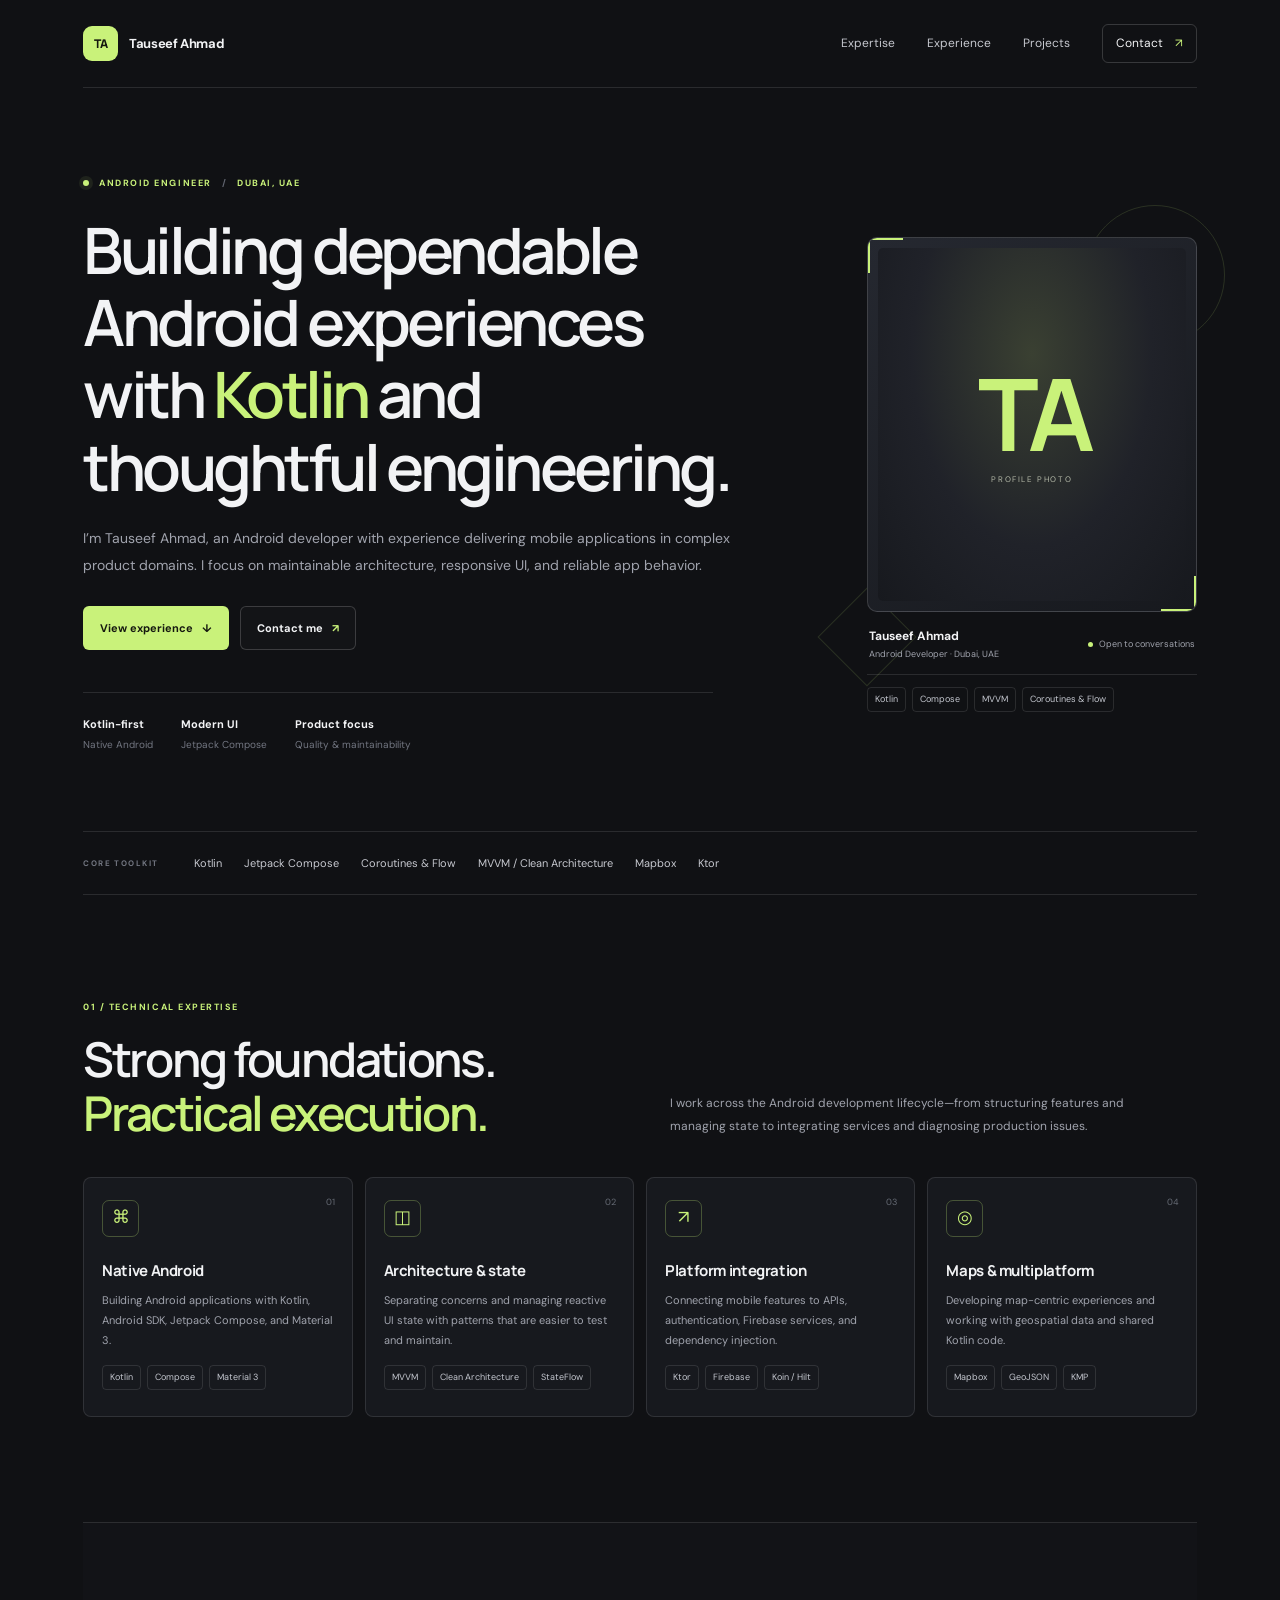
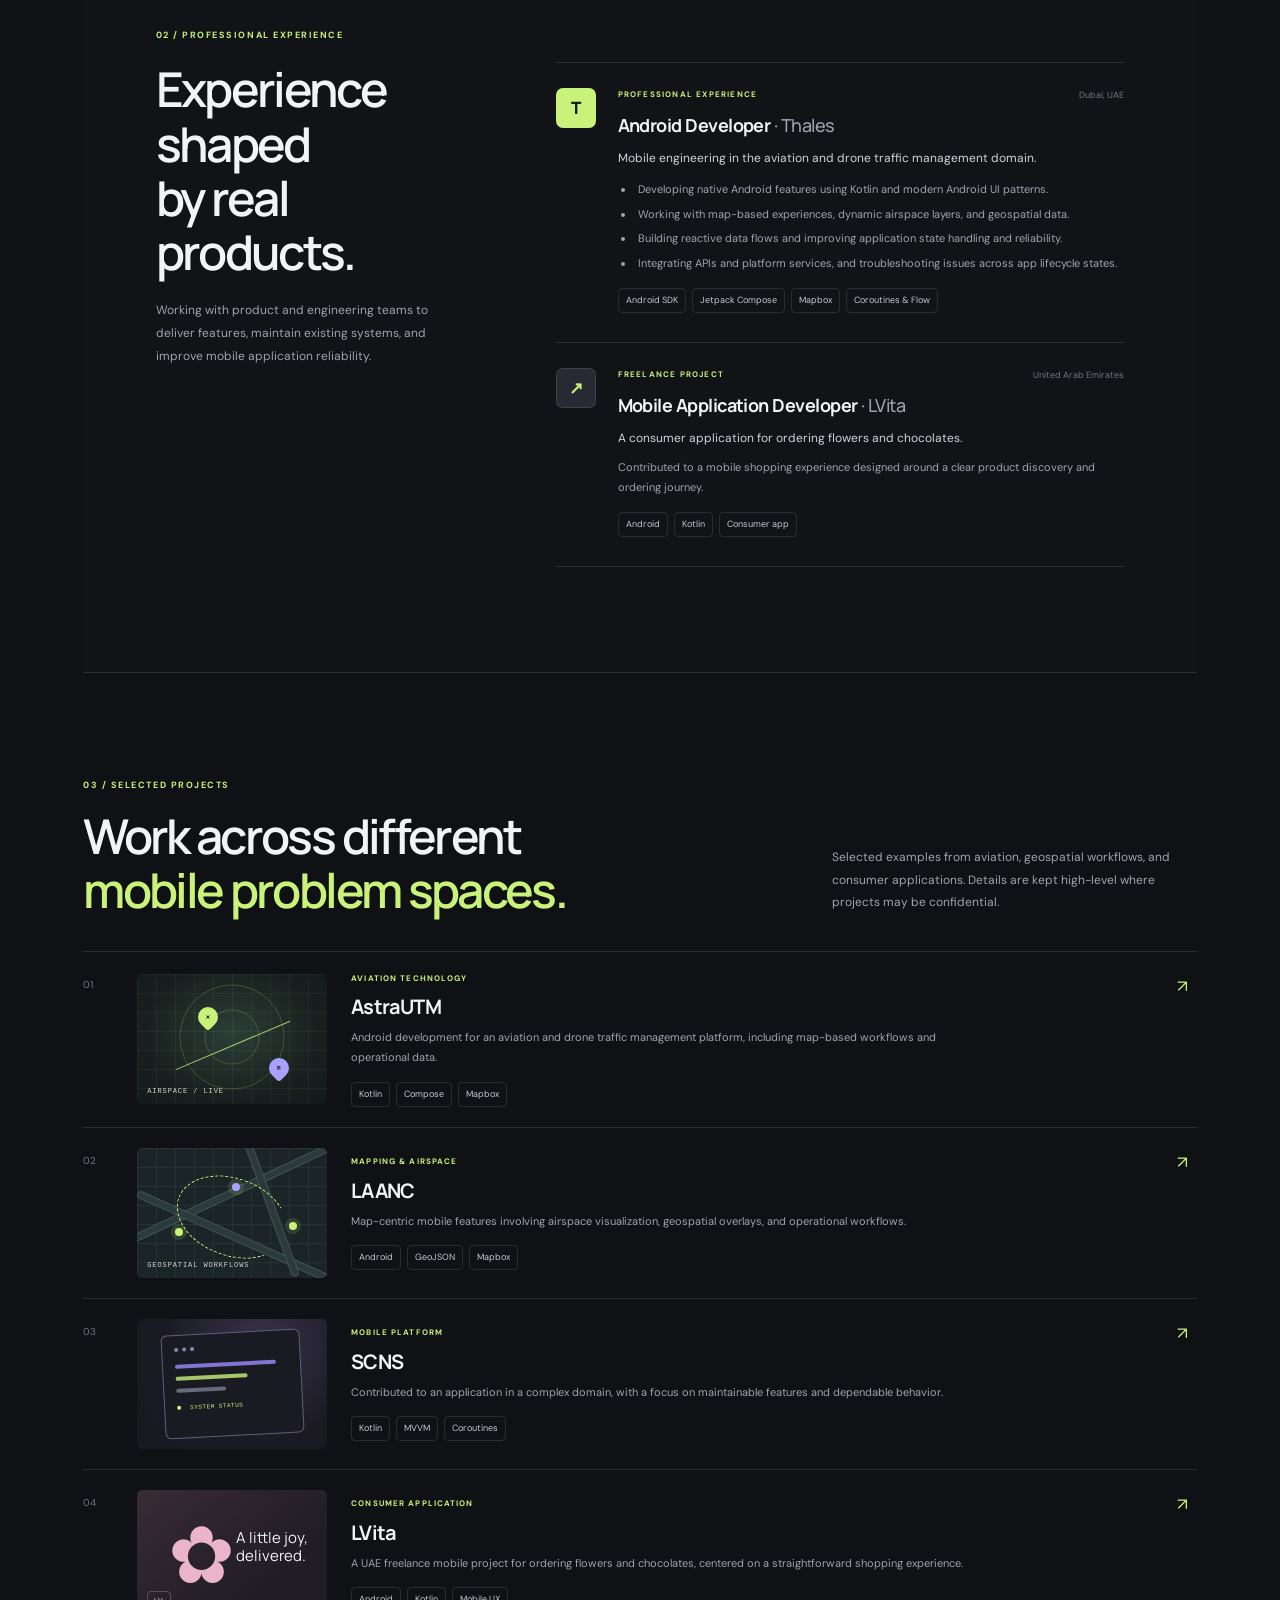
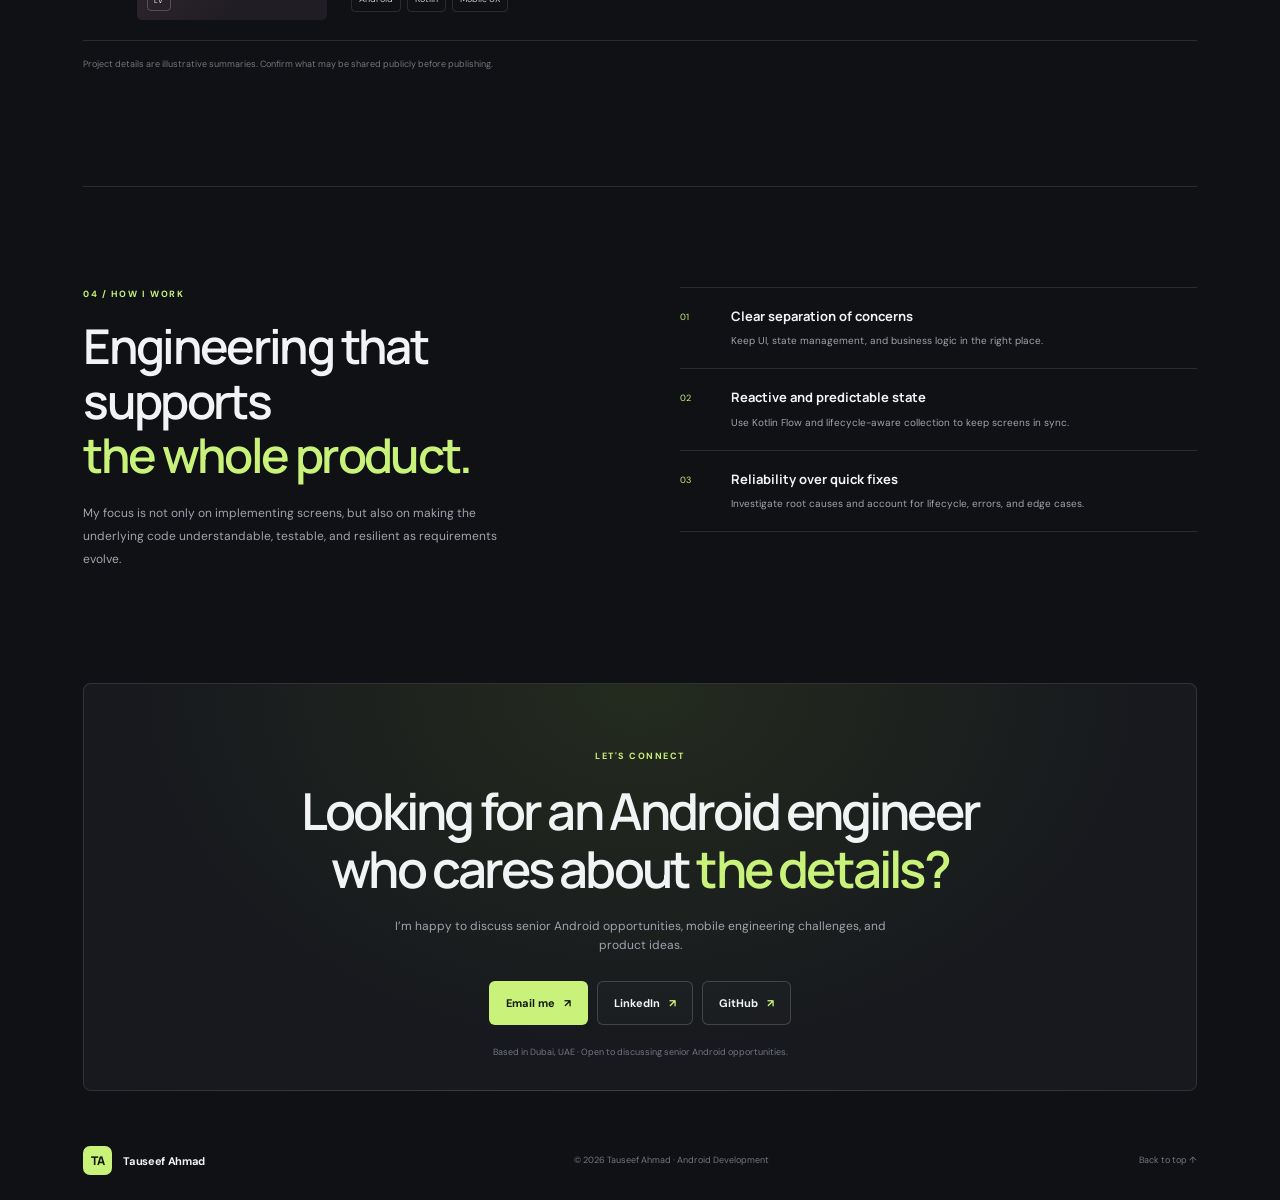
==== index.html @ 3884bc9c "first commit" ====
<!doctype html>
<html lang="en">
<head>
  <meta charset="utf-8">
  <meta name="viewport" content="width=device-width, initial-scale=1">
  <meta name="description" content="Tauseef Ahmad — Senior Android Developer specializing in Kotlin, Jetpack Compose, scalable architecture, and mobile application engineering.">
  <meta name="theme-color" content="#101114">
  <title>Tauseef Ahmad | Android Developer</title>
  <link rel="preconnect" href="https://fonts.googleapis.com">
  <link rel="preconnect" href="https://fonts.gstatic.com" crossorigin>
  <link href="https://fonts.googleapis.com/css2?family=DM+Sans:wght@400;500;600;700&family=Manrope:wght@400;500;600;700;800&display=swap" rel="stylesheet">
  <link rel="stylesheet" href="styles.css">
</head>
<body>
  <a class="skip-link" href="#main">Skip to content</a>
  <div class="site-shell">
    <header class="site-header">
      <a class="brand" href="#home" aria-label="Tauseef Ahmad home">
        <span class="brand-mark">TA</span><span>Tauseef Ahmad</span>
      </a>
      <button class="menu-toggle" id="menuToggle" aria-label="Toggle navigation" aria-expanded="false">☰</button>
      <nav id="nav" aria-label="Main navigation">
        <a href="#expertise">Expertise</a>
        <a href="#experience">Experience</a>
        <a href="#projects">Projects</a>
        <a href="#contact" class="nav-contact">Contact <span>↗</span></a>
      </nav>
    </header>

    <main id="main">
      <section class="hero" id="home">
        <div class="hero-content">
          <div class="availability"><span class="availability-dot"></span> ANDROID ENGINEER <span class="availability-divider">/</span> DUBAI, UAE</div>
          <h1>Building dependable Android experiences with <span>Kotlin</span> and thoughtful engineering.</h1>
          <p class="hero-lead">I’m Tauseef Ahmad, an Android developer with experience delivering mobile applications in complex product domains. I focus on maintainable architecture, responsive UI, and reliable app behavior.</p>
          <div class="hero-buttons">
            <a class="button button-primary" href="#experience">View experience <span>↓</span></a>
            <a class="button button-secondary" href="#contact">Contact me <span>↗</span></a>
            <!-- Add your CV PDF and link it here when ready. -->
          </div>
          <div class="hero-proof">
            <div><strong>Kotlin-first</strong><span>Native Android</span></div>
            <div><strong>Modern UI</strong><span>Jetpack Compose</span></div>
            <div><strong>Product focus</strong><span>Quality & maintainability</span></div>
          </div>
        </div>
        <aside class="profile-panel" aria-label="Profile">
          <div class="profile-frame">
            <!-- Replace this placeholder with your photo. Suggested filename: profile-photo.jpg -->
            <div class="profile-placeholder"><span>TA</span><small>PROFILE PHOTO</small></div>
            <div class="profile-corner corner-tl"></div><div class="profile-corner corner-br"></div>
          </div>
          <div class="profile-caption">
            <div><strong>Tauseef Ahmad</strong><span>Android Developer · Dubai, UAE</span></div>
            <span class="profile-status"><i></i> Open to conversations</span>
          </div>
          <div class="profile-tech"><span>Kotlin</span><span>Compose</span><span>MVVM</span><span>Coroutines & Flow</span></div>
          <div class="profile-decoration decoration-one"></div><div class="profile-decoration decoration-two"></div>
        </aside>
      </section>

      <section class="trust-strip" aria-label="Professional focus">
        <span class="strip-label">CORE TOOLKIT</span>
        <div class="tool-list"><span>Kotlin</span><span>Jetpack Compose</span><span>Coroutines & Flow</span><span>MVVM / Clean Architecture</span><span>Mapbox</span><span>Ktor</span></div>
      </section>

      <section class="section expertise-section" id="expertise">
        <div class="section-intro">
          <div class="section-kicker">01 / TECHNICAL EXPERTISE</div>
          <h2>Strong foundations.<br><span>Practical execution.</span></h2>
          <p>I work across the Android development lifecycle—from structuring features and managing state to integrating services and diagnosing production issues.</p>
        </div>
        <div class="expertise-grid">
          <article class="expertise-card">
            <div class="card-index">01</div><div class="expertise-icon">⌘</div>
            <h3>Native Android</h3><p>Building Android applications with Kotlin, Android SDK, Jetpack Compose, and Material 3.</p>
            <div class="skill-tags"><span>Kotlin</span><span>Compose</span><span>Material 3</span></div>
          </article>
          <article class="expertise-card">
            <div class="card-index">02</div><div class="expertise-icon">◫</div>
            <h3>Architecture & state</h3><p>Separating concerns and managing reactive UI state with patterns that are easier to test and maintain.</p>
            <div class="skill-tags"><span>MVVM</span><span>Clean Architecture</span><span>StateFlow</span></div>
          </article>
          <article class="expertise-card">
            <div class="card-index">03</div><div class="expertise-icon">↗</div>
            <h3>Platform integration</h3><p>Connecting mobile features to APIs, authentication, Firebase services, and dependency injection.</p>
            <div class="skill-tags"><span>Ktor</span><span>Firebase</span><span>Koin / Hilt</span></div>
          </article>
          <article class="expertise-card">
            <div class="card-index">04</div><div class="expertise-icon">◎</div>
            <h3>Maps & multiplatform</h3><p>Developing map-centric experiences and working with geospatial data and shared Kotlin code.</p>
            <div class="skill-tags"><span>Mapbox</span><span>GeoJSON</span><span>KMP</span></div>
          </article>
        </div>
      </section>

      <section class="experience-section section" id="experience">
        <div class="section-kicker">02 / PROFESSIONAL EXPERIENCE</div>
        <div class="experience-layout">
          <div class="experience-heading"><h2>Experience shaped<br>by real products.</h2><p>Working with product and engineering teams to deliver features, maintain existing systems, and improve mobile application reliability.</p></div>
          <div class="experience-list">
            <article class="experience-item">
              <div class="experience-mark">T</div>
              <div class="experience-main">
                <div class="experience-top"><span class="role-type">PROFESSIONAL EXPERIENCE</span><span class="role-location">Dubai, UAE</span></div>
                <h3>Android Developer <span>· Thales</span></h3>
                <p class="experience-summary">Mobile engineering in the aviation and drone traffic management domain.</p>
                <ul>
                  <li>Developing native Android features using Kotlin and modern Android UI patterns.</li>
                  <li>Working with map-based experiences, dynamic airspace layers, and geospatial data.</li>
                  <li>Building reactive data flows and improving application state handling and reliability.</li>
                  <li>Integrating APIs and platform services, and troubleshooting issues across app lifecycle states.</li>
                </ul>
                <div class="skill-tags"><span>Android SDK</span><span>Jetpack Compose</span><span>Mapbox</span><span>Coroutines & Flow</span></div>
              </div>
            </article>
            <article class="experience-item">
              <div class="experience-mark freelance-mark">↗</div>
              <div class="experience-main">
                <div class="experience-top"><span class="role-type">FREELANCE PROJECT</span><span class="role-location">United Arab Emirates</span></div>
                <h3>Mobile Application Developer <span>· LVita</span></h3>
                <p class="experience-summary">A consumer application for ordering flowers and chocolates.</p>
                <p class="experience-detail">Contributed to a mobile shopping experience designed around a clear product discovery and ordering journey.</p>
                <div class="skill-tags"><span>Android</span><span>Kotlin</span><span>Consumer app</span></div>
              </div>
            </article>
          </div>
        </div>
      </section>

      <section class="section projects-section" id="projects">
        <div class="section-heading">
          <div><div class="section-kicker">03 / SELECTED PROJECTS</div><h2>Work across different<br><span>mobile problem spaces.</span></h2></div>
          <p>Selected examples from aviation, geospatial workflows, and consumer applications. Details are kept high-level where projects may be confidential.</p>
        </div>
        <div class="project-list">
          <article class="project-row">
            <div class="project-number">01</div><div class="project-visual aviation-visual"><div class="visual-grid"></div><div class="radar radar-one"></div><div class="radar radar-two"></div><div class="route-line"></div><span class="map-marker marker-one">+</span><span class="map-marker marker-two">⌖</span><span class="visual-caption">AIRSPACE / LIVE</span></div>
            <div class="project-info"><div class="project-domain">AVIATION TECHNOLOGY</div><h3>AstraUTM</h3><p>Android development for an aviation and drone traffic management platform, including map-based workflows and operational data.</p><div class="skill-tags"><span>Kotlin</span><span>Compose</span><span>Mapbox</span></div></div>
            <div class="project-end">↗</div>
          </article>
          <article class="project-row">
            <div class="project-number">02</div><div class="project-visual geospatial-visual"><div class="street street-one"></div><div class="street street-two"></div><div class="street street-three"></div><div class="geo-route"></div><i class="geo-point point-one"></i><i class="geo-point point-two"></i><i class="geo-point point-three"></i><span class="visual-caption">GEOSPATIAL WORKFLOWS</span></div>
            <div class="project-info"><div class="project-domain">MAPPING & AIRSPACE</div><h3>LAANC</h3><p>Map-centric mobile features involving airspace visualization, geospatial overlays, and operational workflows.</p><div class="skill-tags"><span>Android</span><span>GeoJSON</span><span>Mapbox</span></div></div>
            <div class="project-end">↗</div>
          </article>
          <article class="project-row">
            <div class="project-number">03</div><div class="project-visual platform-visual"><div class="platform-window"><div class="window-bar"><i></i><i></i><i></i></div><span class="code-block block-wide"></span><span class="code-block block-mid"></span><span class="code-block block-short"></span><div class="sync-state"><i></i> SYSTEM STATUS</div></div></div>
            <div class="project-info"><div class="project-domain">MOBILE PLATFORM</div><h3>SCNS</h3><p>Contributed to an application in a complex domain, with a focus on maintainable features and dependable behavior.</p><div class="skill-tags"><span>Kotlin</span><span>MVVM</span><span>Coroutines</span></div></div>
            <div class="project-end">↗</div>
          </article>
          <article class="project-row">
            <div class="project-number">04</div><div class="project-visual lvita-visual"><div class="lvita-flower">✿</div><div class="lvita-label">A little joy,<br>delivered.</div><span class="lvita-stamp">LV</span></div>
            <div class="project-info"><div class="project-domain">CONSUMER APPLICATION</div><h3>LVita</h3><p>A UAE freelance mobile project for ordering flowers and chocolates, centered on a straightforward shopping experience.</p><div class="skill-tags"><span>Android</span><span>Kotlin</span><span>Mobile UX</span></div></div>
            <div class="project-end">↗</div>
          </article>
        </div>
        <p class="confidentiality-note">Project details are illustrative summaries. Confirm what may be shared publicly before publishing.</p>
      </section>

      <section class="approach-section">
        <div class="approach-copy"><div class="section-kicker">04 / HOW I WORK</div><h2>Engineering that supports<br><span>the whole product.</span></h2><p>My focus is not only on implementing screens, but also on making the underlying code understandable, testable, and resilient as requirements evolve.</p></div>
        <div class="approach-points">
          <div><span>01</span><div><h3>Clear separation of concerns</h3><p>Keep UI, state management, and business logic in the right place.</p></div></div>
          <div><span>02</span><div><h3>Reactive and predictable state</h3><p>Use Kotlin Flow and lifecycle-aware collection to keep screens in sync.</p></div></div>
          <div><span>03</span><div><h3>Reliability over quick fixes</h3><p>Investigate root causes and account for lifecycle, errors, and edge cases.</p></div></div>
        </div>
      </section>

      <section class="contact-section" id="contact">
        <div class="contact-kicker">LET'S CONNECT</div>
        <h2>Looking for an Android engineer<br>who cares about <span>the details?</span></h2>
        <p>I’m happy to discuss senior Android opportunities, mobile engineering challenges, and product ideas.</p>
        <div class="contact-actions">
          <a class="button button-primary" href="mailto:tauseef3725@gmail.com">Email me <span>↗</span></a>
          <a class="button button-secondary" href="https://www.linkedin.com/in/tauseef-ahmad-452862178/" target="_blank" rel="noreferrer">LinkedIn <span>↗</span></a>
          <a class="button button-secondary" href="https://github.com/Tauseef-ahmad-dev" target="_blank" rel="noreferrer">GitHub <span>↗</span></a>
        </div>
        <div class="contact-note">Based in Dubai, UAE · Open to discussing senior Android opportunities.</div>
      </section>
    </main>

    <footer>
      <a class="brand" href="#home"><span class="brand-mark">TA</span><span>Tauseef Ahmad</span></a>
      <span>© <span id="year"></span> Tauseef Ahmad · Android Development</span>
      <a href="#home">Back to top ↑</a>
    </footer>
  </div>
  <script src="script.js"></script>
</body>
</html>
---- styles.css ----
*{box-sizing:border-box}
:root{--bg:#101114;--panel:#17191e;--panel-soft:#1c1e24;--text:#f2f3f5;--muted:#a0a3ad;--dim:#727681;--line:rgba(255,255,255,.11);--accent:#c9f27a;--accent-dark:#1b2411;--font:'DM Sans',sans-serif;--display:'Manrope',sans-serif}
html{scroll-behavior:smooth;scroll-padding-top:90px}
body{margin:0;background:var(--bg);color:var(--text);font-family:var(--font);font-size:15px;line-height:1.65;-webkit-font-smoothing:antialiased}
a{color:inherit;text-decoration:none}
.site-shell{max-width:1320px;padding:0 6.5%;margin:0 auto}
.skip-link{position:absolute;top:-50px;left:16px;padding:10px;background:var(--accent);color:#12150e;z-index:99}.skip-link:focus{top:10px}
.site-header{height:88px;display:flex;align-items:center;justify-content:space-between;border-bottom:1px solid var(--line)}
.brand{display:inline-flex;align-items:center;gap:11px;font-weight:700;letter-spacing:-.03em;font-size:13px}
.brand-mark{width:35px;height:35px;border-radius:9px;background:var(--accent);color:#15180f;display:grid;place-items:center;font-family:var(--display);font-weight:800;font-size:12px}
.site-header nav{display:flex;align-items:center;gap:32px;color:#c5c7ce;font-size:12px}.site-header nav a:hover,footer>a:last-child:hover{color:var(--accent)}
.nav-contact{border:1px solid #ffffff2a;border-radius:6px;padding:9px 13px;color:var(--text)}.nav-contact span,.button span{color:var(--accent);margin-left:9px}
.menu-toggle{display:none;background:none;border:0;color:white;font-size:23px}
.hero{display:grid;grid-template-columns:1.25fr .75fr;gap:65px;align-items:center;padding:88px 0 78px;min-height:570px}
.availability,.section-kicker,.contact-kicker{font-size:9px;letter-spacing:.17em;font-weight:700;color:var(--accent);display:flex;align-items:center;gap:10px}
.availability-dot{width:6px;height:6px;border-radius:50%;background:var(--accent);box-shadow:0 0 0 4px #c9f27a14}.availability-divider{color:#626671}
.hero h1,.section-intro h2,.experience-heading h2,.section-heading h2,.approach-copy h2,.contact-section h2{font-family:var(--display);font-weight:600;letter-spacing:-.055em;line-height:1.13}
.hero h1{font-size:clamp(42px,5vw,66px);margin:23px 0 22px;max-width:760px}.hero h1 span,.section-intro h2 span,.experience-heading h2 span,.section-heading h2 span,.approach-copy h2 span,.contact-section h2 span{color:var(--accent)}
.hero-lead{font-size:14px;line-height:1.9;color:var(--muted);max-width:650px;margin:0}
.hero-buttons{display:flex;gap:11px;flex-wrap:wrap;margin-top:28px}
.button{display:inline-flex;align-items:center;justify-content:center;padding:12px 16px;border-radius:6px;font-size:11px;font-weight:700;border:1px solid transparent;transition:transform .2s,background .2s}.button:hover{transform:translateY(-2px)}
.button-primary{background:var(--accent);color:#15180f}.button-primary span{color:#15180f}.button-secondary{border-color:#ffffff2c;background:#ffffff04}.button-secondary:hover{border-color:#c9f27a88}
.hero-proof{display:flex;gap:28px;margin-top:42px;padding-top:22px;border-top:1px solid var(--line);max-width:630px}.hero-proof div{display:flex;flex-direction:column;gap:3px}.hero-proof strong{font-size:11px;font-weight:700}.hero-proof span{font-size:10px;color:var(--dim)}
.profile-panel{position:relative;padding:20px 0 0 10px;max-width:340px;justify-self:end;width:100%}
.profile-frame{position:relative;aspect-ratio:4/4.55;border:1px solid #ffffff26;border-radius:10px;padding:10px;background:linear-gradient(145deg,#252830,#17191e);overflow:hidden}
.profile-placeholder{height:100%;display:flex;flex-direction:column;align-items:center;justify-content:center;gap:10px;background:radial-gradient(ellipse at 50% 30%,#3a4032,#202229 55%,#17191e);border-radius:5px;color:var(--accent)}
.profile-placeholder span{font-family:var(--display);font-size:clamp(65px,8vw,100px);font-weight:700;letter-spacing:-.09em;line-height:1}
.profile-placeholder small{font-size:8px;letter-spacing:.2em;color:#b4b9a8}
.profile-corner{position:absolute;width:35px;height:35px;border-color:var(--accent);border-style:solid}.corner-tl{top:0;left:0;border-width:2px 0 0 2px}.corner-br{bottom:0;right:0;border-width:0 2px 2px 0}
.profile-caption{display:flex;justify-content:space-between;gap:10px;align-items:center;padding:15px 2px 12px;border-bottom:1px solid var(--line)}
.profile-caption>div{display:flex;flex-direction:column}.profile-caption strong{font-size:12px}.profile-caption span{font-size:9px;color:var(--muted)}
.profile-status{white-space:nowrap;display:flex;align-items:center;gap:6px}.profile-status i{width:5px;height:5px;background:var(--accent);border-radius:50%}
.profile-tech{display:flex;gap:6px;flex-wrap:wrap;padding-top:12px}.profile-tech span,.skill-tags span{font-size:9px;color:#c4c7cf;border:1px solid var(--line);padding:4px 7px;border-radius:4px}
.profile-decoration{position:absolute;z-index:-1;border:1px solid #c9f27a23}.decoration-one{width:140px;height:140px;right:-28px;top:-12px;border-radius:50%}.decoration-two{width:70px;height:70px;left:-25px;bottom:40px;transform:rotate(45deg)}
.trust-strip{display:flex;align-items:center;gap:36px;border-top:1px solid var(--line);border-bottom:1px solid var(--line);padding:22px 0}
.strip-label{font-size:8px;letter-spacing:.18em;color:var(--dim);white-space:nowrap;font-weight:700}.tool-list{display:flex;align-items:center;gap:22px;flex-wrap:wrap}.tool-list span{font-size:11px;color:#c6c8cf}
.section{padding:105px 0}.section-intro{display:grid;grid-template-columns:1fr 1fr;column-gap:60px;align-items:end;margin-bottom:36px}.section-intro .section-kicker{grid-column:1/-1;margin-bottom:17px}.section-intro h2,.experience-heading h2,.section-heading h2,.approach-copy h2{font-size:clamp(34px,4vw,48px);margin:0}.section-intro>p{font-size:12px;line-height:1.9;color:var(--muted);max-width:460px;margin:0 0 3px}
.expertise-grid{display:grid;grid-template-columns:repeat(4,1fr);gap:12px}.expertise-card{position:relative;min-height:240px;background:var(--panel);border:1px solid var(--line);border-radius:8px;padding:22px 18px;transition:border-color .2s,transform .2s}.expertise-card:hover{border-color:#c9f27a70;transform:translateY(-3px)}.card-index{position:absolute;right:17px;top:17px;color:#666b75;font-size:9px}.expertise-icon{width:37px;height:37px;border:1px solid #c9f27a45;color:var(--accent);display:grid;place-items:center;border-radius:7px;font-size:18px}.expertise-card h3{font-family:var(--display);font-size:15px;letter-spacing:-.025em;margin:22px 0 8px}.expertise-card p{font-size:11px;line-height:1.8;color:var(--muted);margin:0;min-height:60px}.skill-tags{display:flex;gap:6px;flex-wrap:wrap;margin-top:14px}.experience-section{border-top:1px solid var(--line);border-bottom:1px solid var(--line);background:#121317;margin:0 calc((100vw - min(1320px,100vw))/ -2 + 0px);padding-left:max(6.5%,calc((100vw - 1320px)/2 + 6.5%));padding-right:max(6.5%,calc((100vw - 1320px)/2 + 6.5%))}
.experience-layout{display:grid;grid-template-columns:.72fr 1.28fr;gap:80px;margin-top:20px}.experience-heading p{max-width:300px;color:var(--muted);font-size:12px;line-height:1.9;margin-top:20px}.experience-list{border-top:1px solid var(--line)}.experience-item{display:grid;grid-template-columns:44px 1fr;gap:18px;padding:25px 0 29px;border-bottom:1px solid var(--line)}
.experience-mark{width:40px;height:40px;display:grid;place-items:center;background:var(--accent);color:#15180f;border-radius:7px;font-family:var(--display);font-weight:800;font-size:17px}.freelance-mark{background:#272a32;color:var(--accent);border:1px solid #ffffff1c}
.experience-top{display:flex;justify-content:space-between;gap:12px;flex-wrap:wrap}.role-type{font-size:8px;letter-spacing:.15em;color:var(--accent);font-weight:700}.role-location{font-size:9px;color:var(--dim)}.experience-main h3{font-family:var(--display);font-size:18px;letter-spacing:-.03em;margin:8px 0}.experience-main h3 span{color:#9da1ac;font-weight:500}.experience-summary{font-size:12px;color:#d0d2d8;margin:0 0 10px}.experience-main ul{padding-left:17px;margin:10px 0;color:var(--muted);font-size:11px;line-height:1.9}.experience-main li{padding-left:3px;margin-bottom:4px}.experience-detail{font-size:11px;color:var(--muted);line-height:1.8;margin:8px 0}
.section-heading{display:flex;justify-content:space-between;align-items:end;gap:30px;margin-bottom:34px}.section-heading>p{max-width:365px;color:var(--muted);font-size:12px;line-height:1.9;margin:0 0 3px}.section-heading .section-kicker{margin-bottom:16px}.project-list{border-top:1px solid var(--line)}.project-row{display:grid;grid-template-columns:30px 190px minmax(0,1fr) 20px;align-items:center;gap:24px;padding:20px 0;border-bottom:1px solid var(--line)}.project-number{align-self:start;padding-top:5px;color:var(--dim);font-size:10px}.project-visual{height:130px;position:relative;overflow:hidden;border-radius:5px;background:#192126}.aviation-visual{background:radial-gradient(ellipse at 50% 45%,#2d3e38,#18211f 62%,#15181c)}.visual-grid{position:absolute;inset:0;background-image:linear-gradient(#c9f27a0e 1px,transparent 1px),linear-gradient(90deg,#c9f27a0e 1px,transparent 1px);background-size:19px 19px}.radar{position:absolute;left:50%;top:48%;transform:translate(-50%,-50%);border:1px solid #c9f27a33;border-radius:50%}.radar-one{width:55px;height:55px}.radar-two{width:105px;height:105px}.route-line{position:absolute;width:65%;left:18%;top:54%;height:1px;background:var(--accent);transform:rotate(-23deg);opacity:.8}.map-marker{position:absolute;width:20px;height:20px;display:grid;place-items:center;background:var(--accent);color:#15180f;border-radius:50% 50% 50% 3px;transform:rotate(-45deg);font-size:10px}.marker-one{left:32%;top:25%}.marker-two{right:20%;bottom:20%;background:#a9a0ff}.visual-caption{position:absolute;bottom:9px;left:10px;font:7px monospace;letter-spacing:.13em;color:#d0d6c8}
.geospatial-visual{background:#1b2426;background-image:linear-gradient(#8fb2a318 1px,transparent 1px),linear-gradient(90deg,#8fb2a318 1px,transparent 1px);background-size:19px 19px}.street{position:absolute;height:8px;border:1px solid #425252;background:#2b3a3b;border-radius:8px}.street-one{width:120%;left:-10%;top:32%;transform:rotate(-25deg)}.street-two{width:115%;left:-5%;top:66%;transform:rotate(24deg)}.street-three{width:95%;left:20%;top:30%;transform:rotate(70deg)}.geo-route{position:absolute;left:20%;top:23%;width:60%;height:60%;border:1px dashed var(--accent);border-right-color:transparent;border-radius:50%;transform:rotate(20deg)}.geo-point{position:absolute;width:8px;height:8px;border-radius:50%;background:var(--accent);box-shadow:0 0 0 4px #c9f27a22}.point-one{left:20%;top:62%}.point-two{left:50%;top:27%;background:#a9a0ff}.point-three{right:16%;top:57%}
.platform-visual{display:grid;place-items:center;background:radial-gradient(circle at 65% 20%,#39334b,#1b1a24 60%,#17191e)}.platform-window{width:73%;height:80%;padding:12px;background:#191a22;border:1px solid #625c7b;border-radius:6px;transform:rotate(-3deg)}.window-bar{display:flex;gap:4px;margin-bottom:13px}.window-bar i{width:4px;height:4px;background:#8d83ba;border-radius:50%}.code-block{display:block;height:4px;border-radius:5px;background:#9b8cff;margin:8px 0;opacity:.8}.block-wide{width:90%}.block-mid{width:64%;background:var(--accent)}.block-short{width:44%;background:#788091}.sync-state{font:6px monospace;color:var(--accent);margin-top:12px;letter-spacing:.08em}.sync-state i{display:inline-block;width:4px;height:4px;border-radius:50%;background:var(--accent);margin-right:5px}
.lvita-visual{background:linear-gradient(140deg,#382b34,#211d25 70%);}.lvita-flower{position:absolute;left:16%;top:0;font-size:80px;color:#eab5c8}.lvita-label{position:absolute;right:10%;top:30%;font-family:var(--display);font-size:15px;line-height:1.2}.lvita-stamp{position:absolute;bottom:9px;left:10px;border:1px solid #ffffff35;border-radius:4px;padding:3px 6px;font-size:7px;letter-spacing:.12em}
.project-info .project-domain{font-size:8px;letter-spacing:.14em;color:var(--accent);font-weight:700}.project-info h3{font-family:var(--display);font-size:20px;letter-spacing:-.04em;margin:5px 0}.project-info p{font-size:11px;color:var(--muted);line-height:1.8;margin:0;max-width:620px}.project-end{align-self:start;color:var(--accent);font-size:17px}.confidentiality-note{font-size:9px;color:var(--dim);margin-top:16px}
.approach-section{display:grid;grid-template-columns:1fr 1fr;gap:80px;padding:100px 0;border-top:1px solid var(--line)}.approach-copy .section-kicker{margin-bottom:18px}.approach-copy p{max-width:430px;font-size:12px;line-height:1.9;color:var(--muted);margin-top:20px}.approach-points>div{display:grid;grid-template-columns:35px 1fr;gap:16px;padding:18px 0;border-bottom:1px solid var(--line)}.approach-points>div:first-child{border-top:1px solid var(--line)}.approach-points>div>span{font-size:9px;color:var(--accent);padding-top:4px}.approach-points h3{font-family:var(--display);font-size:13px;margin:0 0 5px}.approach-points p{font-size:10px;line-height:1.8;color:var(--muted);margin:0}
.contact-section{text-align:center;padding:65px 25px 30px;border:1px solid var(--line);border-radius:8px;background:radial-gradient(ellipse at 50% 0%,#242b1e,#17191e 65%);margin-bottom:55px}.contact-kicker{justify-content:center}.contact-section h2{font-size:clamp(32px,4.5vw,51px);margin:19px 0}.contact-section>p{font-size:12px;color:var(--muted);max-width:500px;margin:0 auto}.contact-actions{display:flex;justify-content:center;gap:9px;flex-wrap:wrap;margin-top:25px}.contact-note{font-size:9px;color:var(--dim);margin-top:20px}
footer{display:flex;align-items:center;justify-content:space-between;gap:15px;padding:0 0 25px;color:var(--dim);font-size:9px}footer .brand{font-size:11px;color:var(--text)}footer .brand-mark{width:29px;height:29px;border-radius:7px}
@media(max-width:1000px){.site-shell{padding:0 5%}.hero{gap:35px}.expertise-grid{grid-template-columns:repeat(2,1fr)}.experience-layout{gap:40px}.project-row{grid-template-columns:25px 150px minmax(0,1fr) 15px;gap:16px}.experience-section{margin-left:-5.56%;margin-right:-5.56%;padding-left:5.56%;padding-right:5.56%}}
@media(max-width:700px){.site-shell{padding:0 21px}.site-header{height:72px}.menu-toggle{display:block}.site-header nav{display:none;position:absolute;z-index:20;top:72px;left:0;right:0;padding:20px 22px;background:#17191e;border-bottom:1px solid var(--line);flex-direction:column;align-items:stretch;gap:18px}.site-header nav.open{display:flex}.nav-contact{text-align:center}.hero{grid-template-columns:1fr;padding:55px 0 45px;gap:35px}.hero h1{font-size:clamp(40px,11vw,58px)}.hero-lead{font-size:13px}.hero-proof{gap:14px;flex-wrap:wrap;margin-top:30px}.hero-proof div{min-width:28%}.profile-panel{justify-self:center;max-width:330px;padding-left:0}.profile-placeholder span{font-size:82px}.trust-strip{align-items:flex-start;flex-direction:column;gap:13px}.tool-list{gap:12px}.tool-list span{font-size:10px}.section{padding:75px 0}.section-intro{grid-template-columns:1fr;gap:17px}.section-intro .section-kicker{grid-column:auto;margin-bottom:0}.section-intro h2,.experience-heading h2,.section-heading h2,.approach-copy h2{font-size:38px}.section-intro>p{margin-top:0}.expertise-grid{grid-template-columns:1fr;gap:10px}.expertise-card{min-height:0}.expertise-card p{min-height:0}.experience-section{margin-left:-21px;margin-right:-21px;padding-left:21px;padding-right:21px}.experience-layout{grid-template-columns:1fr;gap:25px}.experience-heading p{max-width:450px}.experience-item{grid-template-columns:34px 1fr;gap:12px}.experience-mark{width:32px;height:32px;font-size:14px}.experience-main h3{font-size:16px}.experience-main ul{font-size:10px}.section-heading{display:block}.section-heading>p{margin-top:18px}.project-row{grid-template-columns:22px 1fr 15px;gap:12px;padding:18px 0}.project-visual{grid-column:2;grid-row:1;height:145px}.project-info{grid-column:2;grid-row:2}.project-end{grid-column:3;grid-row:1}.project-number{grid-column:1;grid-row:1;padding-top:4px}.project-info h3{font-size:19px}.approach-section{grid-template-columns:1fr;gap:25px;padding:75px 0}.contact-section{padding:52px 16px 23px;margin-bottom:40px}.contact-section h2{font-size:35px}.contact-section>p{font-size:11px}footer{flex-wrap:wrap}footer>span{order:3;width:100%}}
@media(prefers-reduced-motion:reduce){html{scroll-behavior:auto}*,*::before,*::after{transition:none!important}}
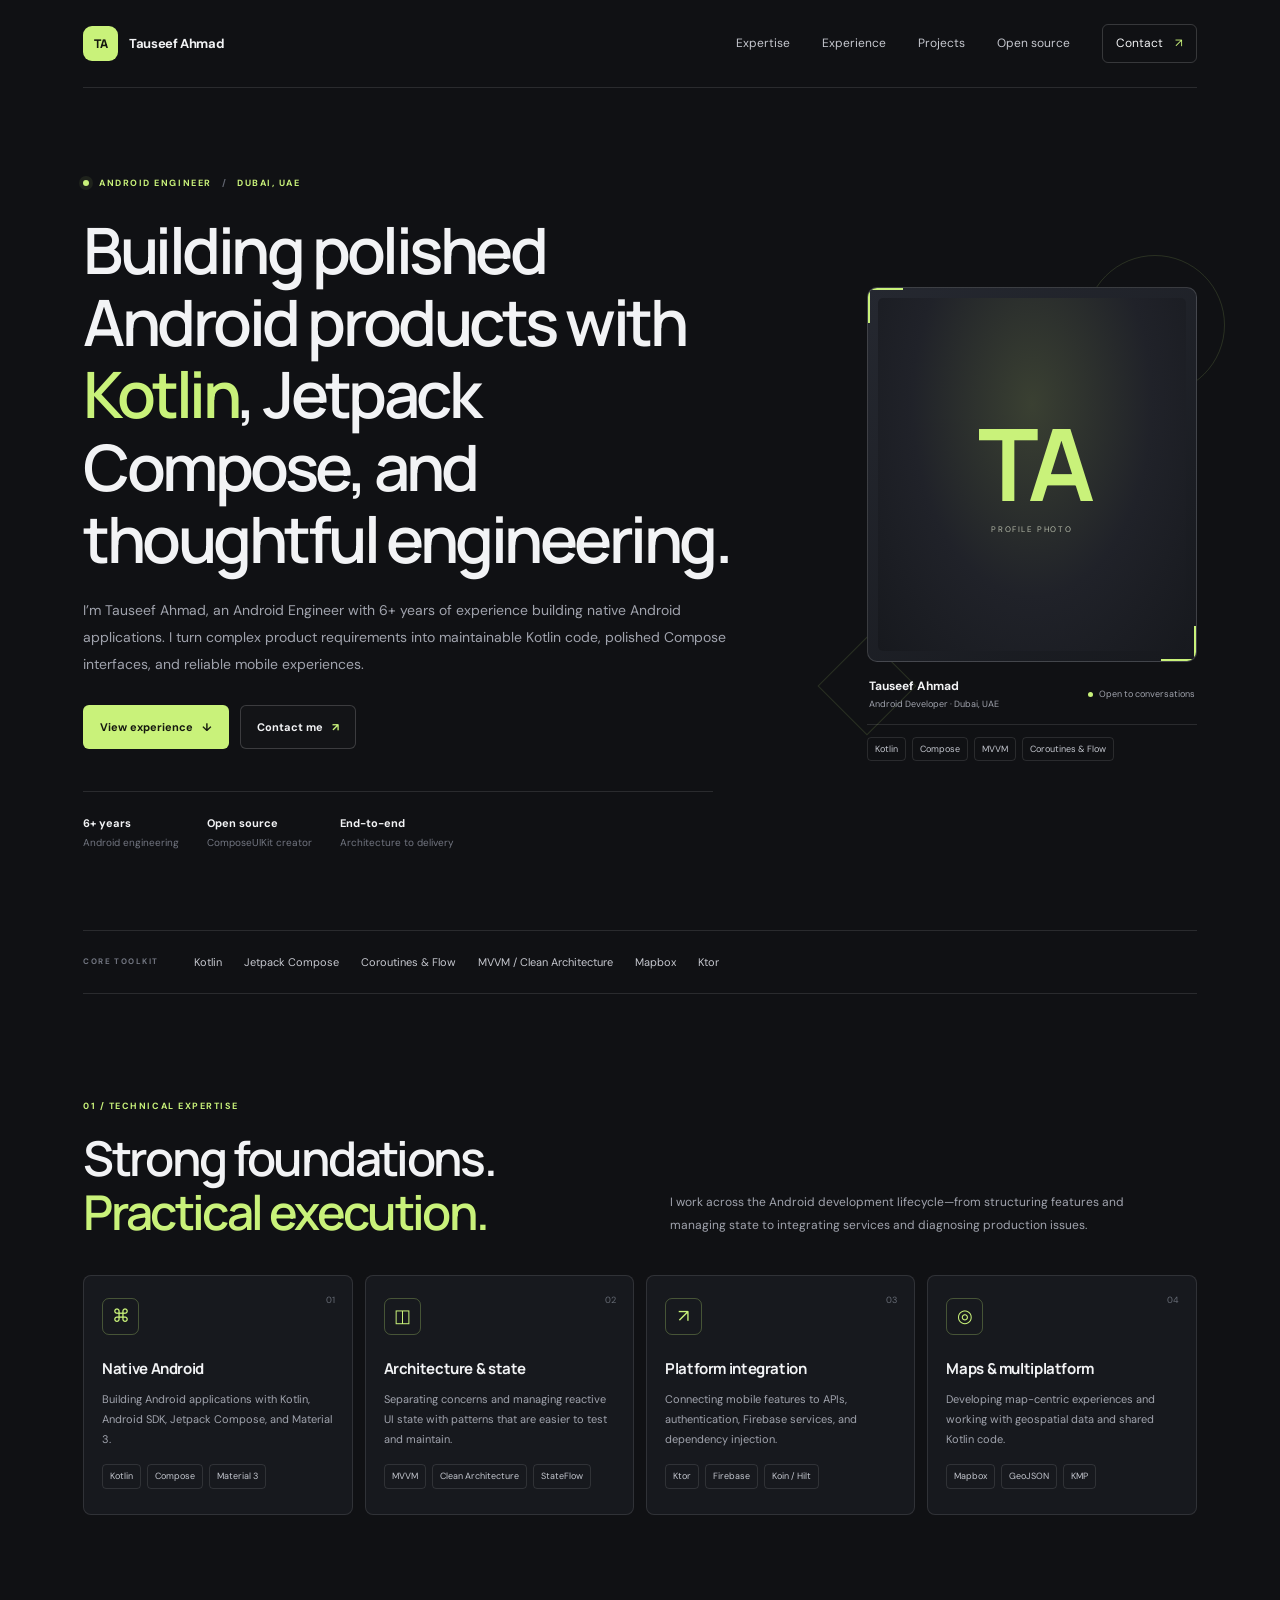
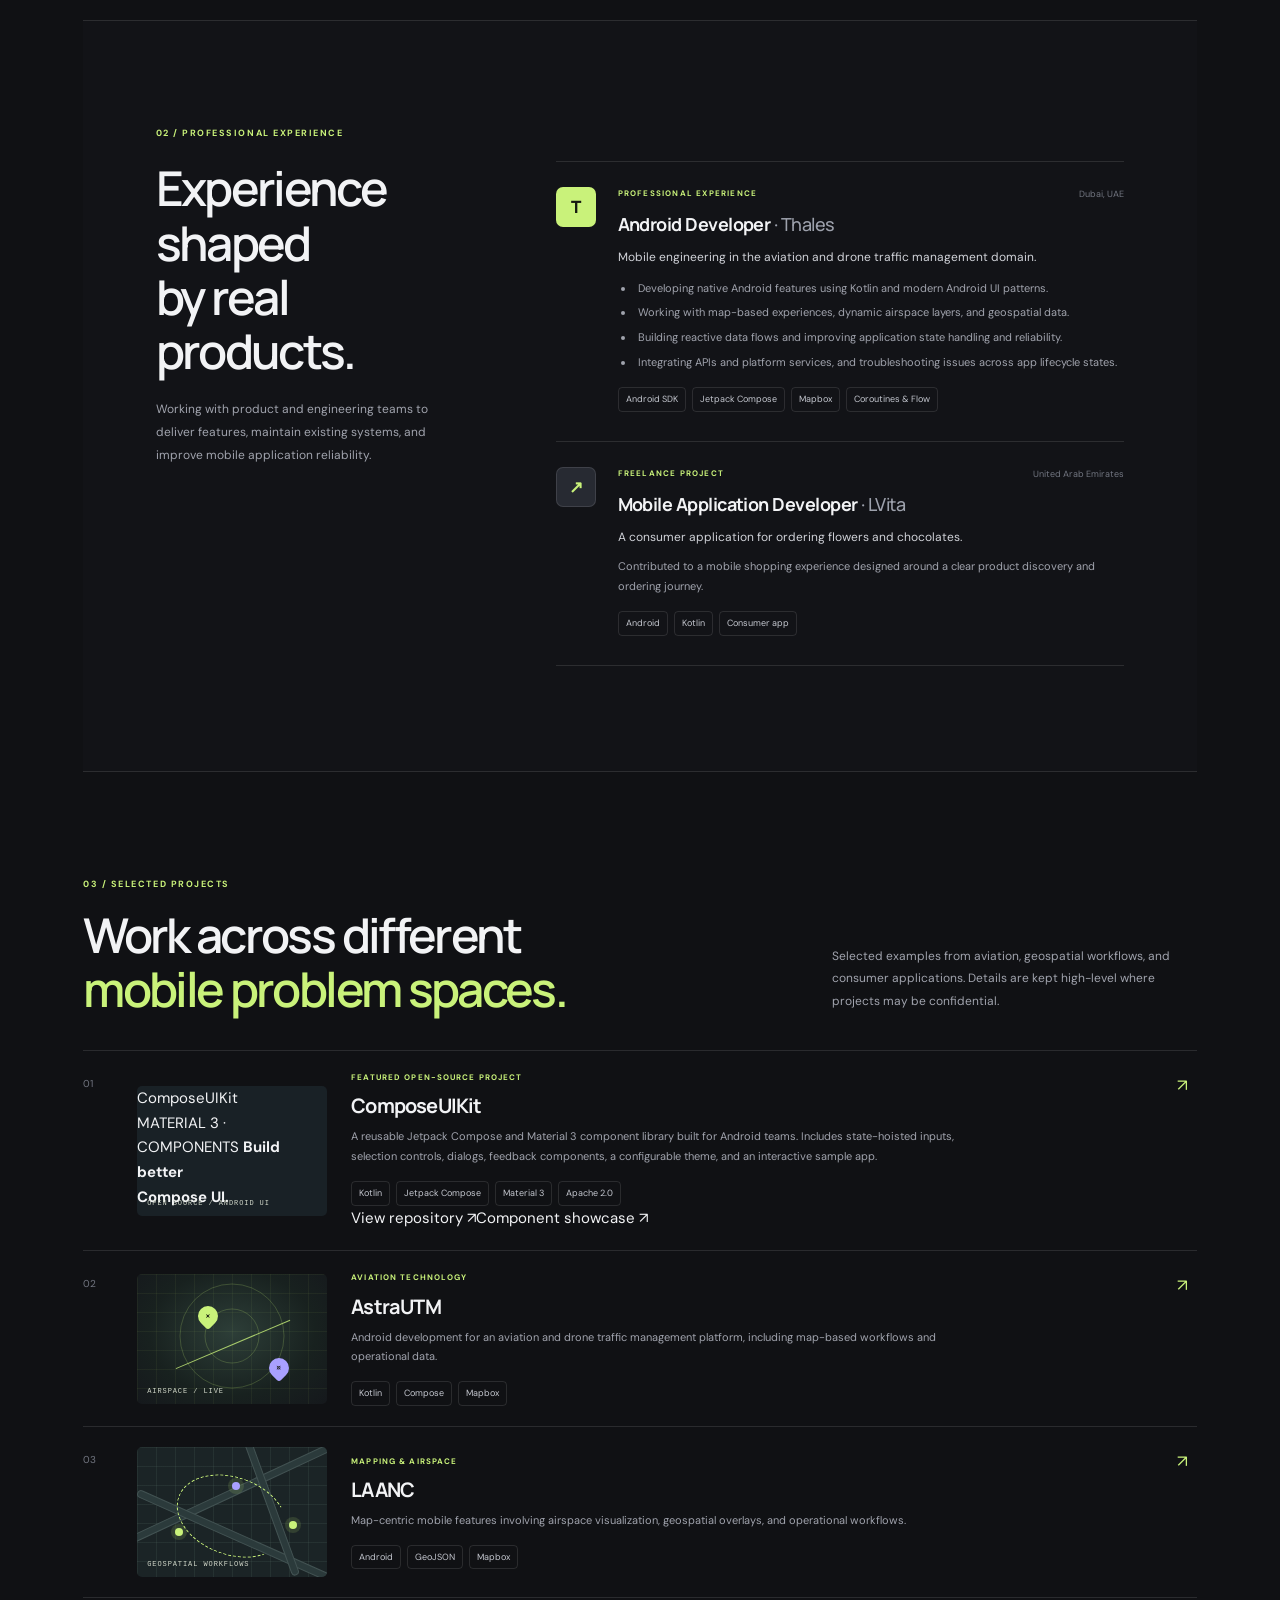
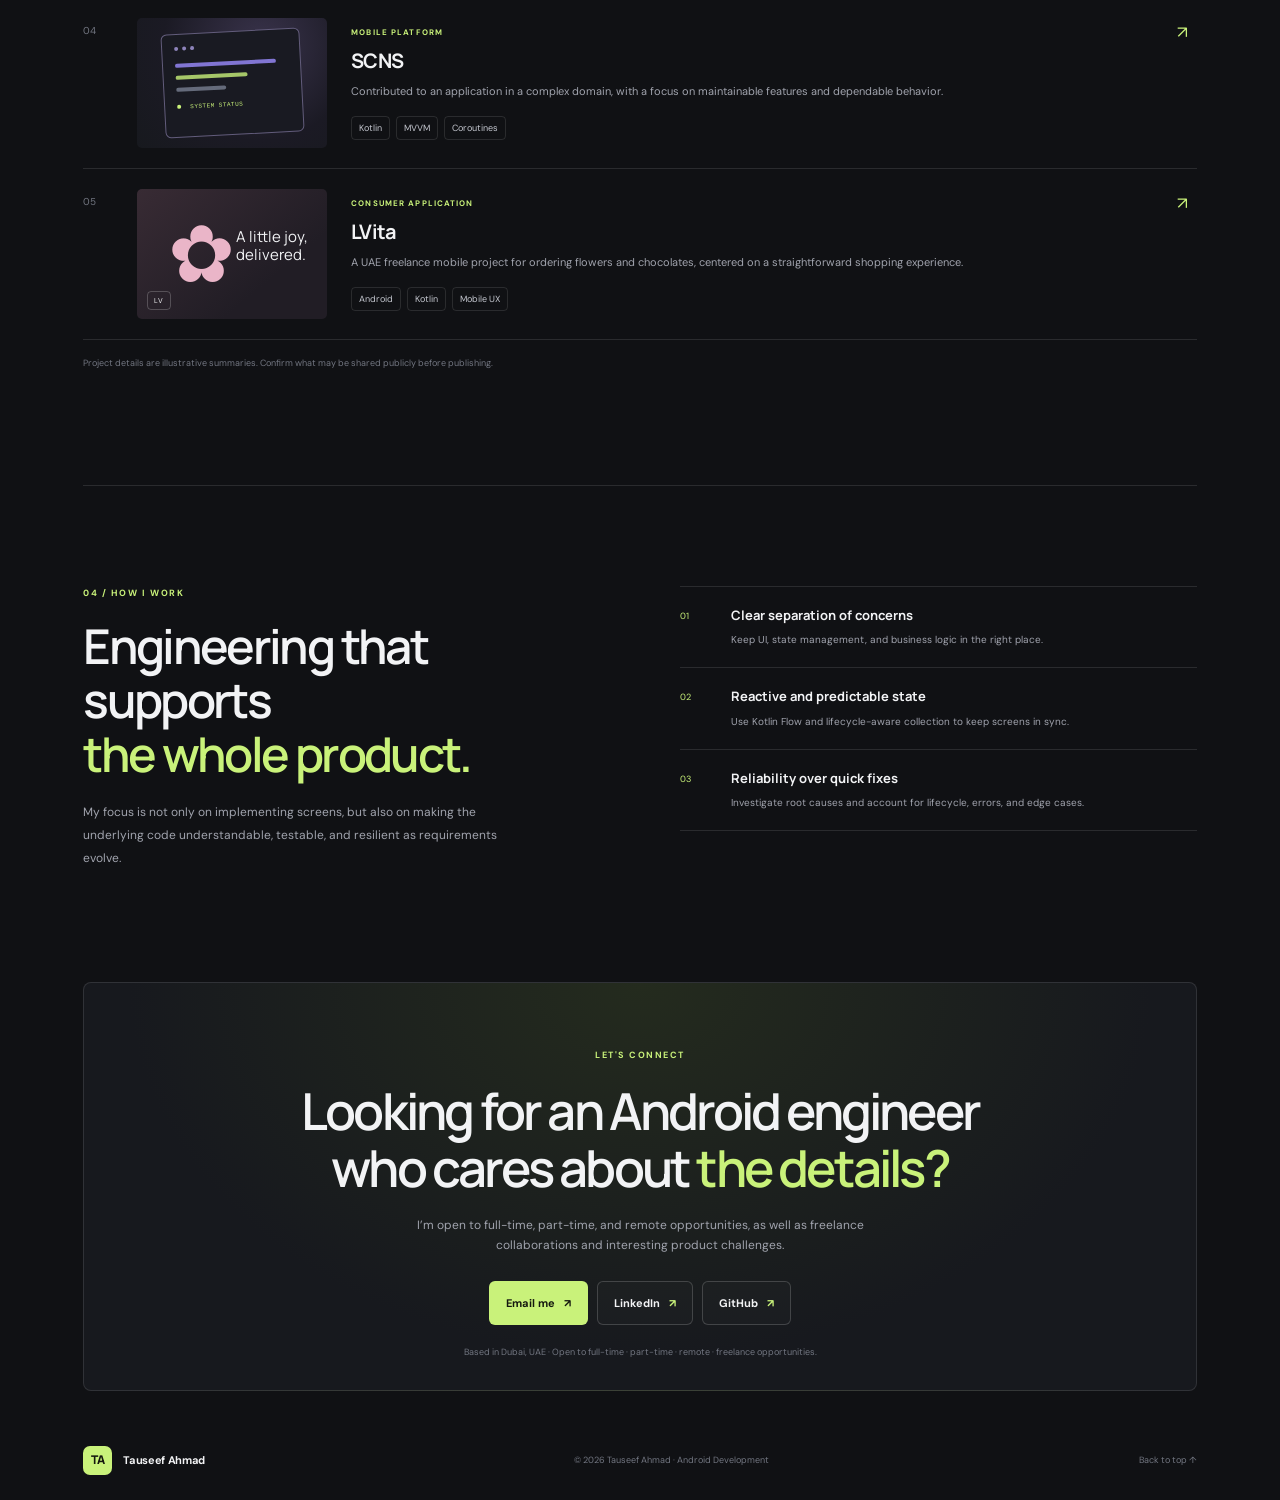
==== commit 111329ec: "Add ComposeUIKit and refine portfolio positioning" ====
--- a/index.html
+++ b/index.html
@@ -23,6 +23,7 @@
         <a href="#expertise">Expertise</a>
         <a href="#experience">Experience</a>
         <a href="#projects">Projects</a>
+        <a href="#projects">Open source</a>
         <a href="#contact" class="nav-contact">Contact <span>↗</span></a>
       </nav>
     </header>
@@ -31,17 +32,17 @@
       <section class="hero" id="home">
         <div class="hero-content">
           <div class="availability"><span class="availability-dot"></span> ANDROID ENGINEER <span class="availability-divider">/</span> DUBAI, UAE</div>
-          <h1>Building dependable Android experiences with <span>Kotlin</span> and thoughtful engineering.</h1>
-          <p class="hero-lead">I’m Tauseef Ahmad, an Android developer with experience delivering mobile applications in complex product domains. I focus on maintainable architecture, responsive UI, and reliable app behavior.</p>
+          <h1>Building polished Android products with <span>Kotlin</span>, Jetpack Compose, and thoughtful engineering.</h1>
+          <p class="hero-lead">I’m Tauseef Ahmad, an Android Engineer with 6+ years of experience building native Android applications. I turn complex product requirements into maintainable Kotlin code, polished Compose interfaces, and reliable mobile experiences.</p>
           <div class="hero-buttons">
             <a class="button button-primary" href="#experience">View experience <span>↓</span></a>
             <a class="button button-secondary" href="#contact">Contact me <span>↗</span></a>
             <!-- Add your CV PDF and link it here when ready. -->
           </div>
           <div class="hero-proof">
-            <div><strong>Kotlin-first</strong><span>Native Android</span></div>
-            <div><strong>Modern UI</strong><span>Jetpack Compose</span></div>
-            <div><strong>Product focus</strong><span>Quality & maintainability</span></div>
+            <div><strong>6+ years</strong><span>Android engineering</span></div>
+            <div><strong>Open source</strong><span>ComposeUIKit creator</span></div>
+            <div><strong>End-to-end</strong><span>Architecture to delivery</span></div>
           </div>
         </div>
         <aside class="profile-panel" aria-label="Profile">
@@ -134,23 +135,47 @@
           <p>Selected examples from aviation, geospatial workflows, and consumer applications. Details are kept high-level where projects may be confidential.</p>
         </div>
         <div class="project-list">
-          <article class="project-row">
-            <div class="project-number">01</div><div class="project-visual aviation-visual"><div class="visual-grid"></div><div class="radar radar-one"></div><div class="radar radar-two"></div><div class="route-line"></div><span class="map-marker marker-one">+</span><span class="map-marker marker-two">⌖</span><span class="visual-caption">AIRSPACE / LIVE</span></div>
+          <article class="project-row featured-open-source">
+            <div class="project-number">01</div>
+            <div class="project-visual uikit-visual" aria-label="ComposeUIKit component library preview">
+              <div class="uikit-window">
+                <div class="uikit-window-top"><span>ComposeUIKit</span><i></i><i></i><i></i></div>
+                <div class="uikit-window-body">
+                  <span class="uikit-eyebrow">MATERIAL 3 · COMPONENTS</span>
+                  <strong>Build better<br>Compose UI.</strong>
+                  <div class="uikit-demo-row"><b>Button</b><span>Text field</span><span>Dropdown</span></div>
+                  <div class="uikit-demo-field">Email address <i>name@example.com</i></div>
+                  <div class="uikit-demo-button">Continue&nbsp; ↗</div>
+                </div>
+              </div>
+              <span class="visual-caption">OPEN SOURCE / ANDROID UI</span>
+            </div>
+            <div class="project-info">
+              <div class="project-domain">FEATURED OPEN-SOURCE PROJECT</div>
+              <h3>ComposeUIKit</h3>
+              <p>A reusable Jetpack Compose and Material 3 component library built for Android teams. Includes state-hoisted inputs, selection controls, dialogs, feedback components, a configurable theme, and an interactive sample app.</p>
+              <div class="skill-tags"><span>Kotlin</span><span>Jetpack Compose</span><span>Material 3</span><span>Apache 2.0</span></div>
+              <div class="project-links"><a href="https://github.com/Tauseef-ahmad-dev/ComposeUIKit" target="_blank" rel="noreferrer">View repository ↗</a><a href="https://github.com/Tauseef-ahmad-dev/ComposeUIKit#component-showcase" target="_blank" rel="noreferrer">Component showcase ↗</a></div>
+            </div>
+            <div class="project-end">↗</div>
+          </article>
+          <article class="project-row">
+            <div class="project-number">02</div><div class="project-visual aviation-visual"><div class="visual-grid"></div><div class="radar radar-one"></div><div class="radar radar-two"></div><div class="route-line"></div><span class="map-marker marker-one">+</span><span class="map-marker marker-two">⌖</span><span class="visual-caption">AIRSPACE / LIVE</span></div>
             <div class="project-info"><div class="project-domain">AVIATION TECHNOLOGY</div><h3>AstraUTM</h3><p>Android development for an aviation and drone traffic management platform, including map-based workflows and operational data.</p><div class="skill-tags"><span>Kotlin</span><span>Compose</span><span>Mapbox</span></div></div>
             <div class="project-end">↗</div>
           </article>
           <article class="project-row">
-            <div class="project-number">02</div><div class="project-visual geospatial-visual"><div class="street street-one"></div><div class="street street-two"></div><div class="street street-three"></div><div class="geo-route"></div><i class="geo-point point-one"></i><i class="geo-point point-two"></i><i class="geo-point point-three"></i><span class="visual-caption">GEOSPATIAL WORKFLOWS</span></div>
+            <div class="project-number">03</div><div class="project-visual geospatial-visual"><div class="street street-one"></div><div class="street street-two"></div><div class="street street-three"></div><div class="geo-route"></div><i class="geo-point point-one"></i><i class="geo-point point-two"></i><i class="geo-point point-three"></i><span class="visual-caption">GEOSPATIAL WORKFLOWS</span></div>
             <div class="project-info"><div class="project-domain">MAPPING & AIRSPACE</div><h3>LAANC</h3><p>Map-centric mobile features involving airspace visualization, geospatial overlays, and operational workflows.</p><div class="skill-tags"><span>Android</span><span>GeoJSON</span><span>Mapbox</span></div></div>
             <div class="project-end">↗</div>
           </article>
           <article class="project-row">
-            <div class="project-number">03</div><div class="project-visual platform-visual"><div class="platform-window"><div class="window-bar"><i></i><i></i><i></i></div><span class="code-block block-wide"></span><span class="code-block block-mid"></span><span class="code-block block-short"></span><div class="sync-state"><i></i> SYSTEM STATUS</div></div></div>
+            <div class="project-number">04</div><div class="project-visual platform-visual"><div class="platform-window"><div class="window-bar"><i></i><i></i><i></i></div><span class="code-block block-wide"></span><span class="code-block block-mid"></span><span class="code-block block-short"></span><div class="sync-state"><i></i> SYSTEM STATUS</div></div></div>
             <div class="project-info"><div class="project-domain">MOBILE PLATFORM</div><h3>SCNS</h3><p>Contributed to an application in a complex domain, with a focus on maintainable features and dependable behavior.</p><div class="skill-tags"><span>Kotlin</span><span>MVVM</span><span>Coroutines</span></div></div>
             <div class="project-end">↗</div>
           </article>
           <article class="project-row">
-            <div class="project-number">04</div><div class="project-visual lvita-visual"><div class="lvita-flower">✿</div><div class="lvita-label">A little joy,<br>delivered.</div><span class="lvita-stamp">LV</span></div>
+            <div class="project-number">05</div><div class="project-visual lvita-visual"><div class="lvita-flower">✿</div><div class="lvita-label">A little joy,<br>delivered.</div><span class="lvita-stamp">LV</span></div>
             <div class="project-info"><div class="project-domain">CONSUMER APPLICATION</div><h3>LVita</h3><p>A UAE freelance mobile project for ordering flowers and chocolates, centered on a straightforward shopping experience.</p><div class="skill-tags"><span>Android</span><span>Kotlin</span><span>Mobile UX</span></div></div>
             <div class="project-end">↗</div>
           </article>
@@ -170,13 +195,13 @@
       <section class="contact-section" id="contact">
         <div class="contact-kicker">LET'S CONNECT</div>
         <h2>Looking for an Android engineer<br>who cares about <span>the details?</span></h2>
-        <p>I’m happy to discuss senior Android opportunities, mobile engineering challenges, and product ideas.</p>
+        <p>I’m open to full-time, part-time, and remote opportunities, as well as freelance collaborations and interesting product challenges.</p>
         <div class="contact-actions">
           <a class="button button-primary" href="mailto:tauseef3725@gmail.com">Email me <span>↗</span></a>
           <a class="button button-secondary" href="https://www.linkedin.com/in/tauseef-ahmad-452862178/" target="_blank" rel="noreferrer">LinkedIn <span>↗</span></a>
           <a class="button button-secondary" href="https://github.com/Tauseef-ahmad-dev" target="_blank" rel="noreferrer">GitHub <span>↗</span></a>
         </div>
-        <div class="contact-note">Based in Dubai, UAE · Open to discussing senior Android opportunities.</div>
+        <div class="contact-note">Based in Dubai, UAE · Open to full-time · part-time · remote · freelance opportunities.</div>
       </section>
     </main>
 
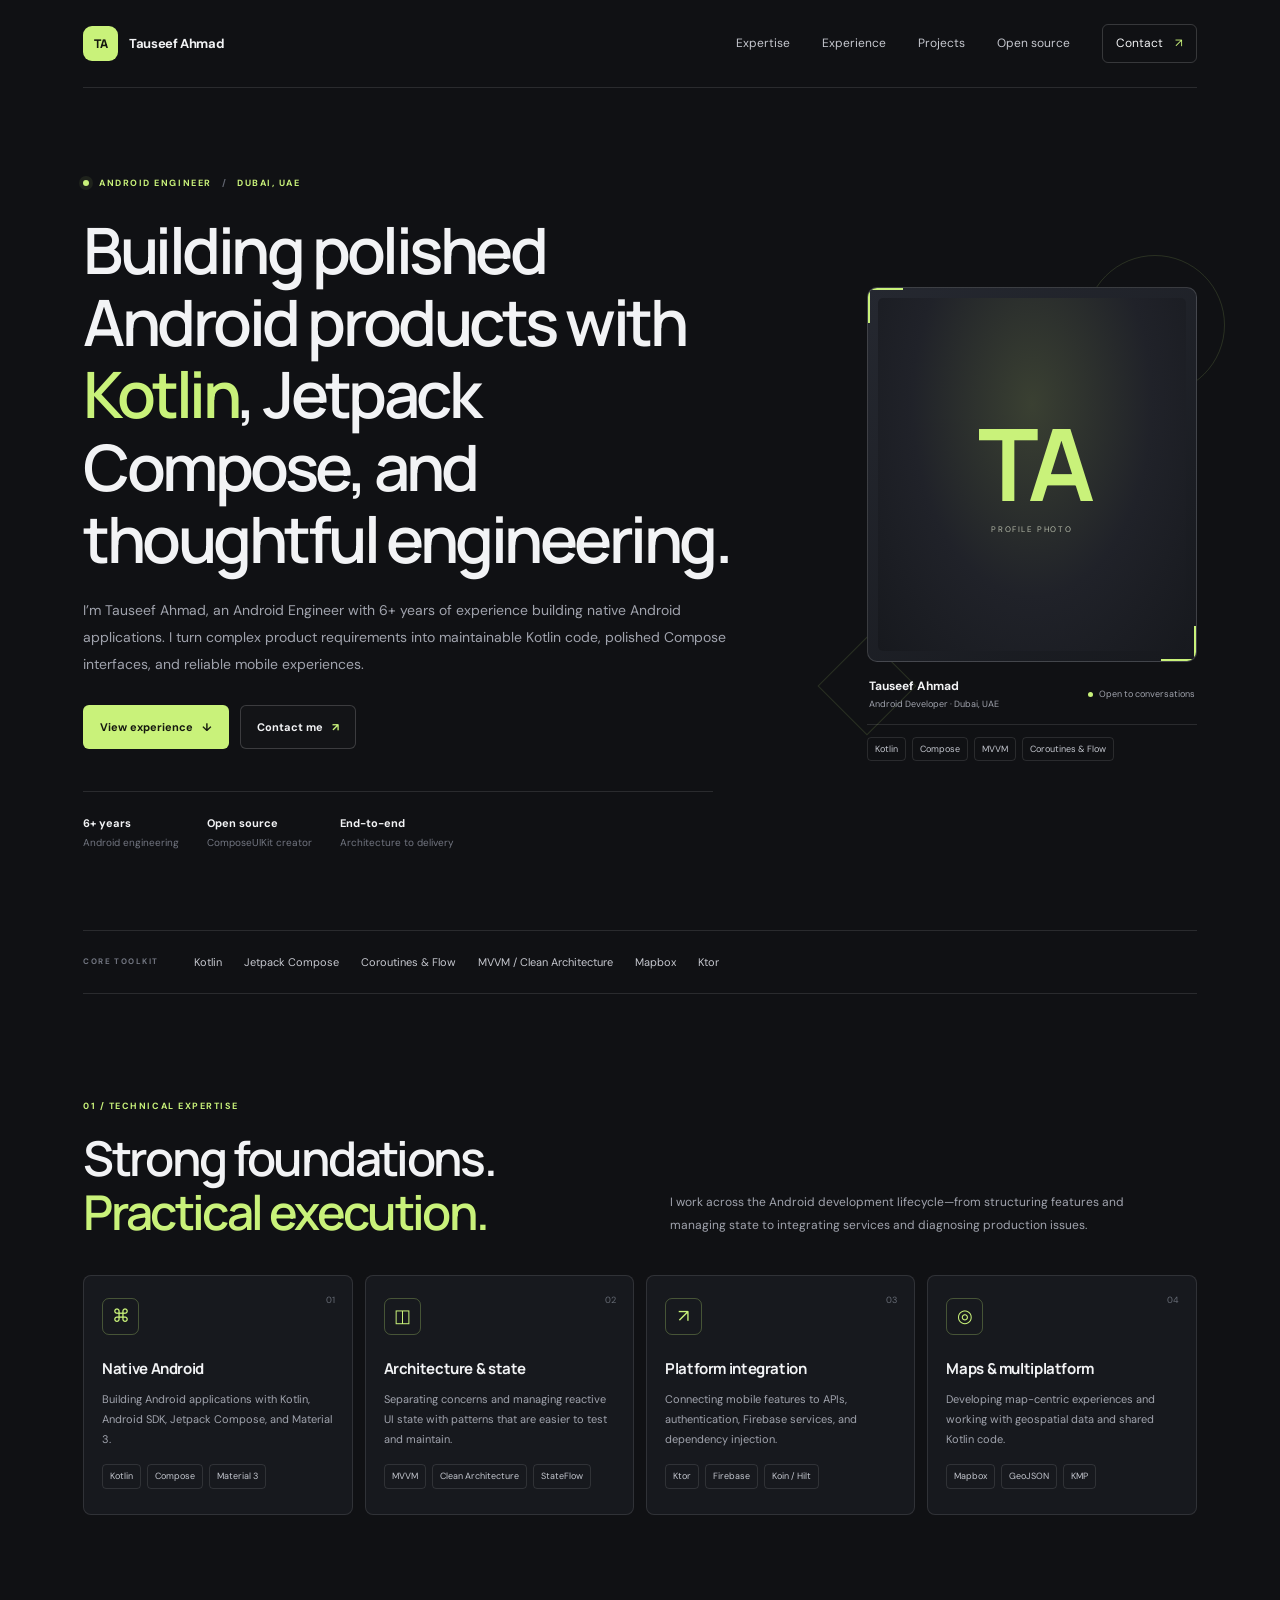
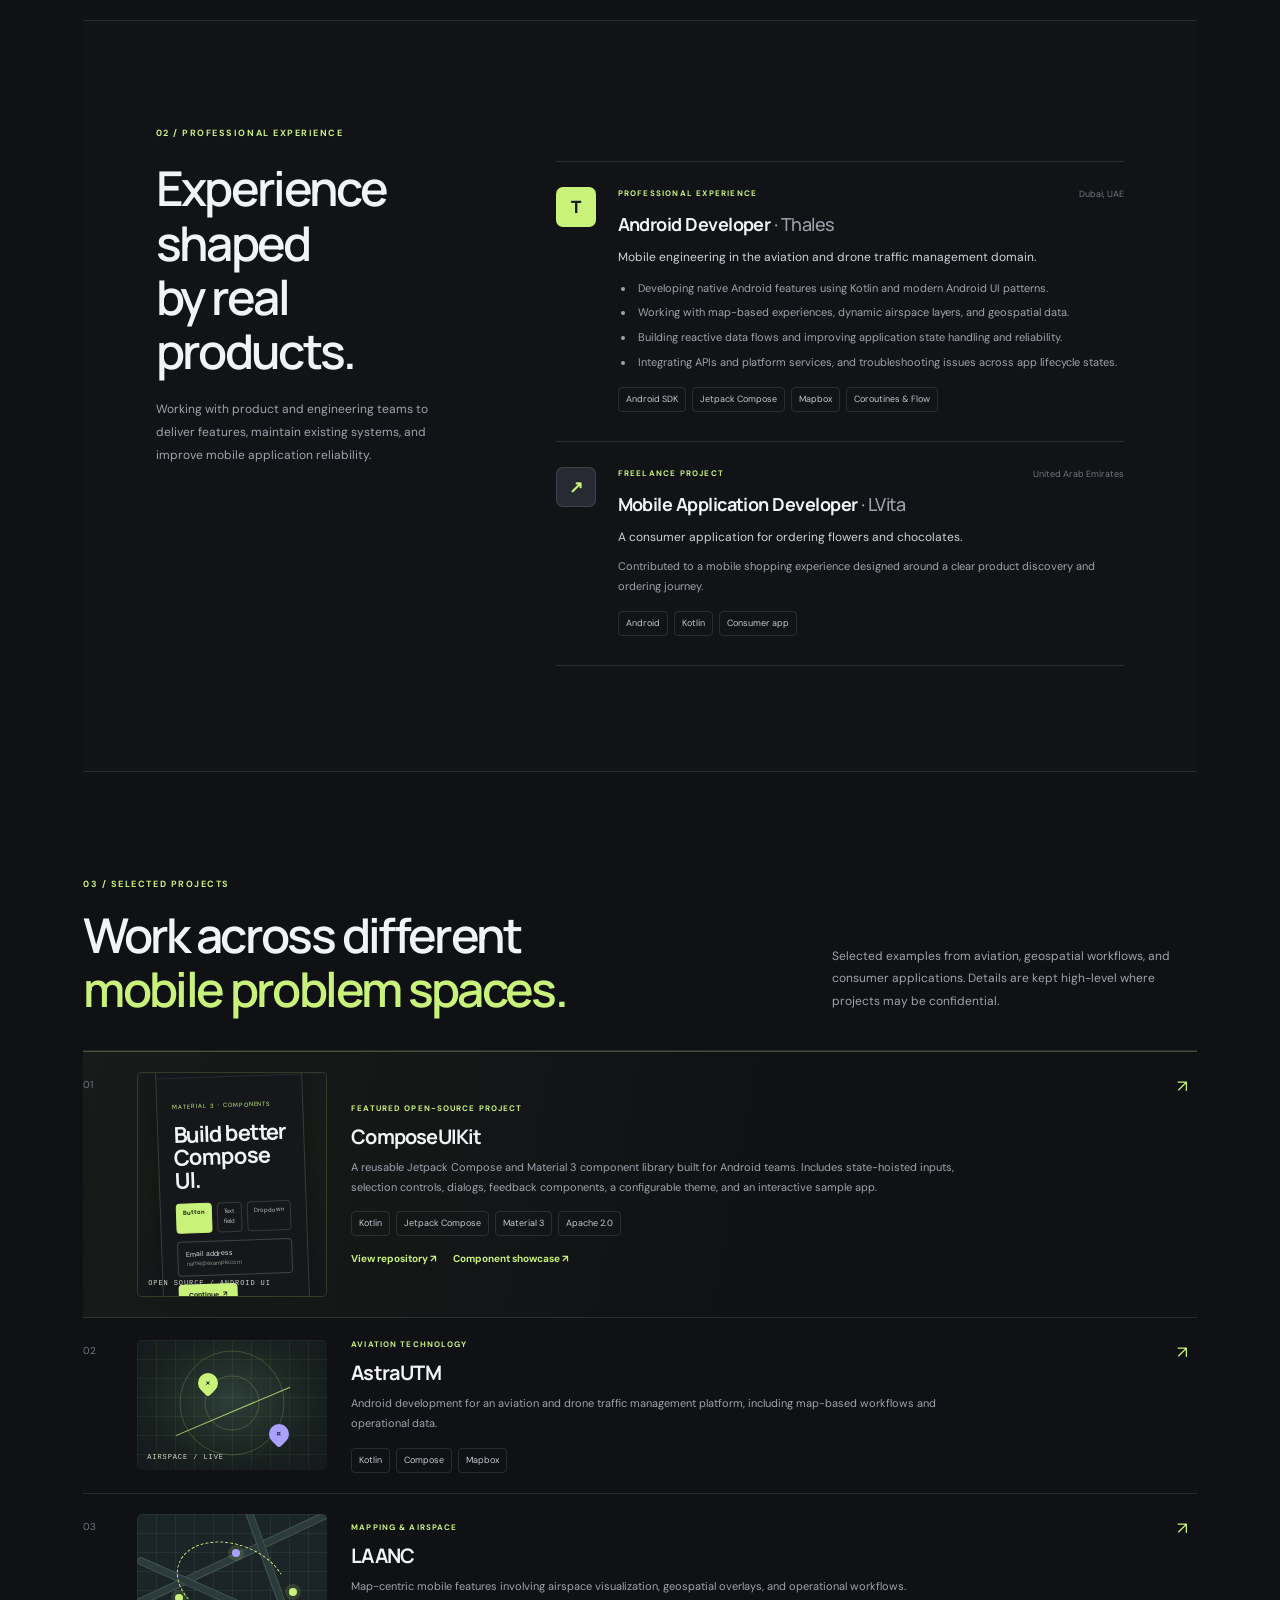
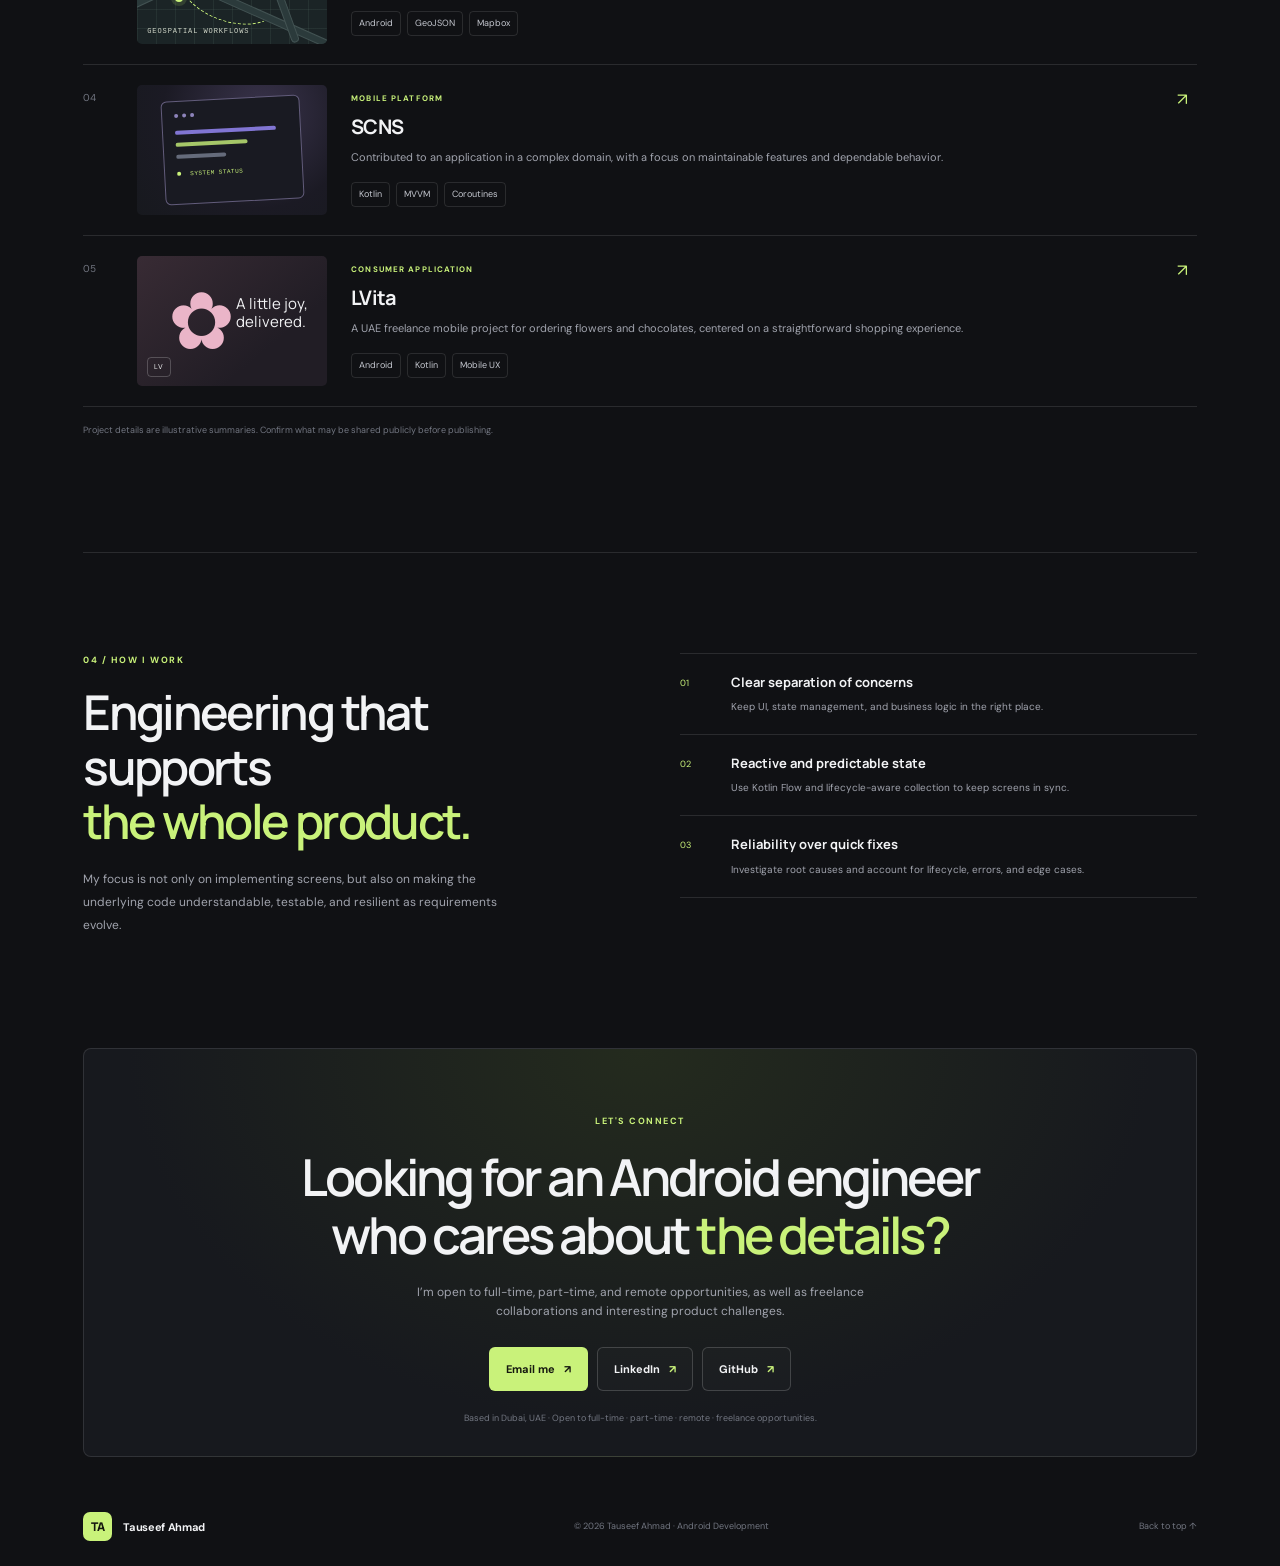
==== commit 8872bee6: "Add animated page ambience and scroll progress" ====
--- a/index.html
+++ b/index.html
@@ -12,6 +12,8 @@
   <link rel="stylesheet" href="styles.css">
 </head>
 <body>
+  <div class="scroll-progress" aria-hidden="true"><span id="scrollProgress"></span></div>
+  <div class="ambient-orb ambient-orb-one" aria-hidden="true"></div><div class="ambient-orb ambient-orb-two" aria-hidden="true"></div>
   <a class="skip-link" href="#main">Skip to content</a>
   <div class="site-shell">
     <header class="site-header">
--- a/styles.css
+++ b/styles.css
@@ -50,3 +50,17 @@
 @media(max-width:1000px){.site-shell{padding:0 5%}.hero{gap:35px}.expertise-grid{grid-template-columns:repeat(2,1fr)}.experience-layout{gap:40px}.project-row{grid-template-columns:25px 150px minmax(0,1fr) 15px;gap:16px}.experience-section{margin-left:-5.56%;margin-right:-5.56%;padding-left:5.56%;padding-right:5.56%}}
 @media(max-width:700px){.site-shell{padding:0 21px}.site-header{height:72px}.menu-toggle{display:block}.site-header nav{display:none;position:absolute;z-index:20;top:72px;left:0;right:0;padding:20px 22px;background:#17191e;border-bottom:1px solid var(--line);flex-direction:column;align-items:stretch;gap:18px}.site-header nav.open{display:flex}.nav-contact{text-align:center}.hero{grid-template-columns:1fr;padding:55px 0 45px;gap:35px}.hero h1{font-size:clamp(40px,11vw,58px)}.hero-lead{font-size:13px}.hero-proof{gap:14px;flex-wrap:wrap;margin-top:30px}.hero-proof div{min-width:28%}.profile-panel{justify-self:center;max-width:330px;padding-left:0}.profile-placeholder span{font-size:82px}.trust-strip{align-items:flex-start;flex-direction:column;gap:13px}.tool-list{gap:12px}.tool-list span{font-size:10px}.section{padding:75px 0}.section-intro{grid-template-columns:1fr;gap:17px}.section-intro .section-kicker{grid-column:auto;margin-bottom:0}.section-intro h2,.experience-heading h2,.section-heading h2,.approach-copy h2{font-size:38px}.section-intro>p{margin-top:0}.expertise-grid{grid-template-columns:1fr;gap:10px}.expertise-card{min-height:0}.expertise-card p{min-height:0}.experience-section{margin-left:-21px;margin-right:-21px;padding-left:21px;padding-right:21px}.experience-layout{grid-template-columns:1fr;gap:25px}.experience-heading p{max-width:450px}.experience-item{grid-template-columns:34px 1fr;gap:12px}.experience-mark{width:32px;height:32px;font-size:14px}.experience-main h3{font-size:16px}.experience-main ul{font-size:10px}.section-heading{display:block}.section-heading>p{margin-top:18px}.project-row{grid-template-columns:22px 1fr 15px;gap:12px;padding:18px 0}.project-visual{grid-column:2;grid-row:1;height:145px}.project-info{grid-column:2;grid-row:2}.project-end{grid-column:3;grid-row:1}.project-number{grid-column:1;grid-row:1;padding-top:4px}.project-info h3{font-size:19px}.approach-section{grid-template-columns:1fr;gap:25px;padding:75px 0}.contact-section{padding:52px 16px 23px;margin-bottom:40px}.contact-section h2{font-size:35px}.contact-section>p{font-size:11px}footer{flex-wrap:wrap}footer>span{order:3;width:100%}}
 @media(prefers-reduced-motion:reduce){html{scroll-behavior:auto}*,*::before,*::after{transition:none!important}}
+
+/* Featured open-source project */
+.featured-open-source{border-top:1px solid rgba(201,242,122,.28);background:linear-gradient(100deg,rgba(201,242,122,.045),transparent 62%)}
+.uikit-visual{position:relative;min-height:225px;display:flex;align-items:center;justify-content:center;overflow:hidden;background:radial-gradient(ellipse at 50% 40%,#303b2a 0,#1b211b 55%,#17191e 100%);border:1px solid rgba(201,242,122,.15)}
+.uikit-window{width:78%;max-width:245px;border:1px solid #ffffff28;border-radius:9px;background:#15171b;box-shadow:0 18px 45px #0008;overflow:hidden;transform:rotate(-2deg)}
+.uikit-window-top{height:27px;display:flex;align-items:center;gap:5px;padding:0 10px;border-bottom:1px solid #ffffff16;color:#aeb4a8;font-size:8px}
+.uikit-window-top span{margin-right:auto;letter-spacing:.04em}.uikit-window-top i{width:5px;height:5px;border-radius:50%;background:#68705e}
+.uikit-window-body{padding:13px 15px 15px}.uikit-eyebrow{font-size:6px;letter-spacing:.16em;color:var(--accent)}
+.uikit-window-body strong{display:block;font-family:var(--display);font-size:22px;line-height:1.05;letter-spacing:-.05em;margin:7px 0 11px}
+.uikit-demo-row{display:flex;gap:5px;margin-bottom:8px}.uikit-demo-row>*{font-size:6px;padding:4px 6px;border:1px solid #ffffff24;border-radius:4px;color:#b9bec0}.uikit-demo-row b{background:var(--accent);color:#171a12;border-color:var(--accent)}
+.uikit-demo-field{padding:6px 8px;border:1px solid #ffffff30;border-radius:4px;font-size:7px;color:#d9ded6}.uikit-demo-field i{display:block;color:#818a7d;font-style:normal;font-size:6px}
+.uikit-demo-button{display:inline-block;margin-top:8px;padding:5px 10px;border-radius:4px;background:var(--accent);color:#171a12;font-size:7px;font-weight:700}
+.project-links{display:flex;gap:16px;flex-wrap:wrap;margin-top:15px}.project-links a{font-size:10px;font-weight:700;color:var(--accent)}.project-links a:hover{text-decoration:underline;text-underline-offset:4px}
+@media(max-width:700px){.uikit-visual{min-height:190px}.project-links{gap:12px}}
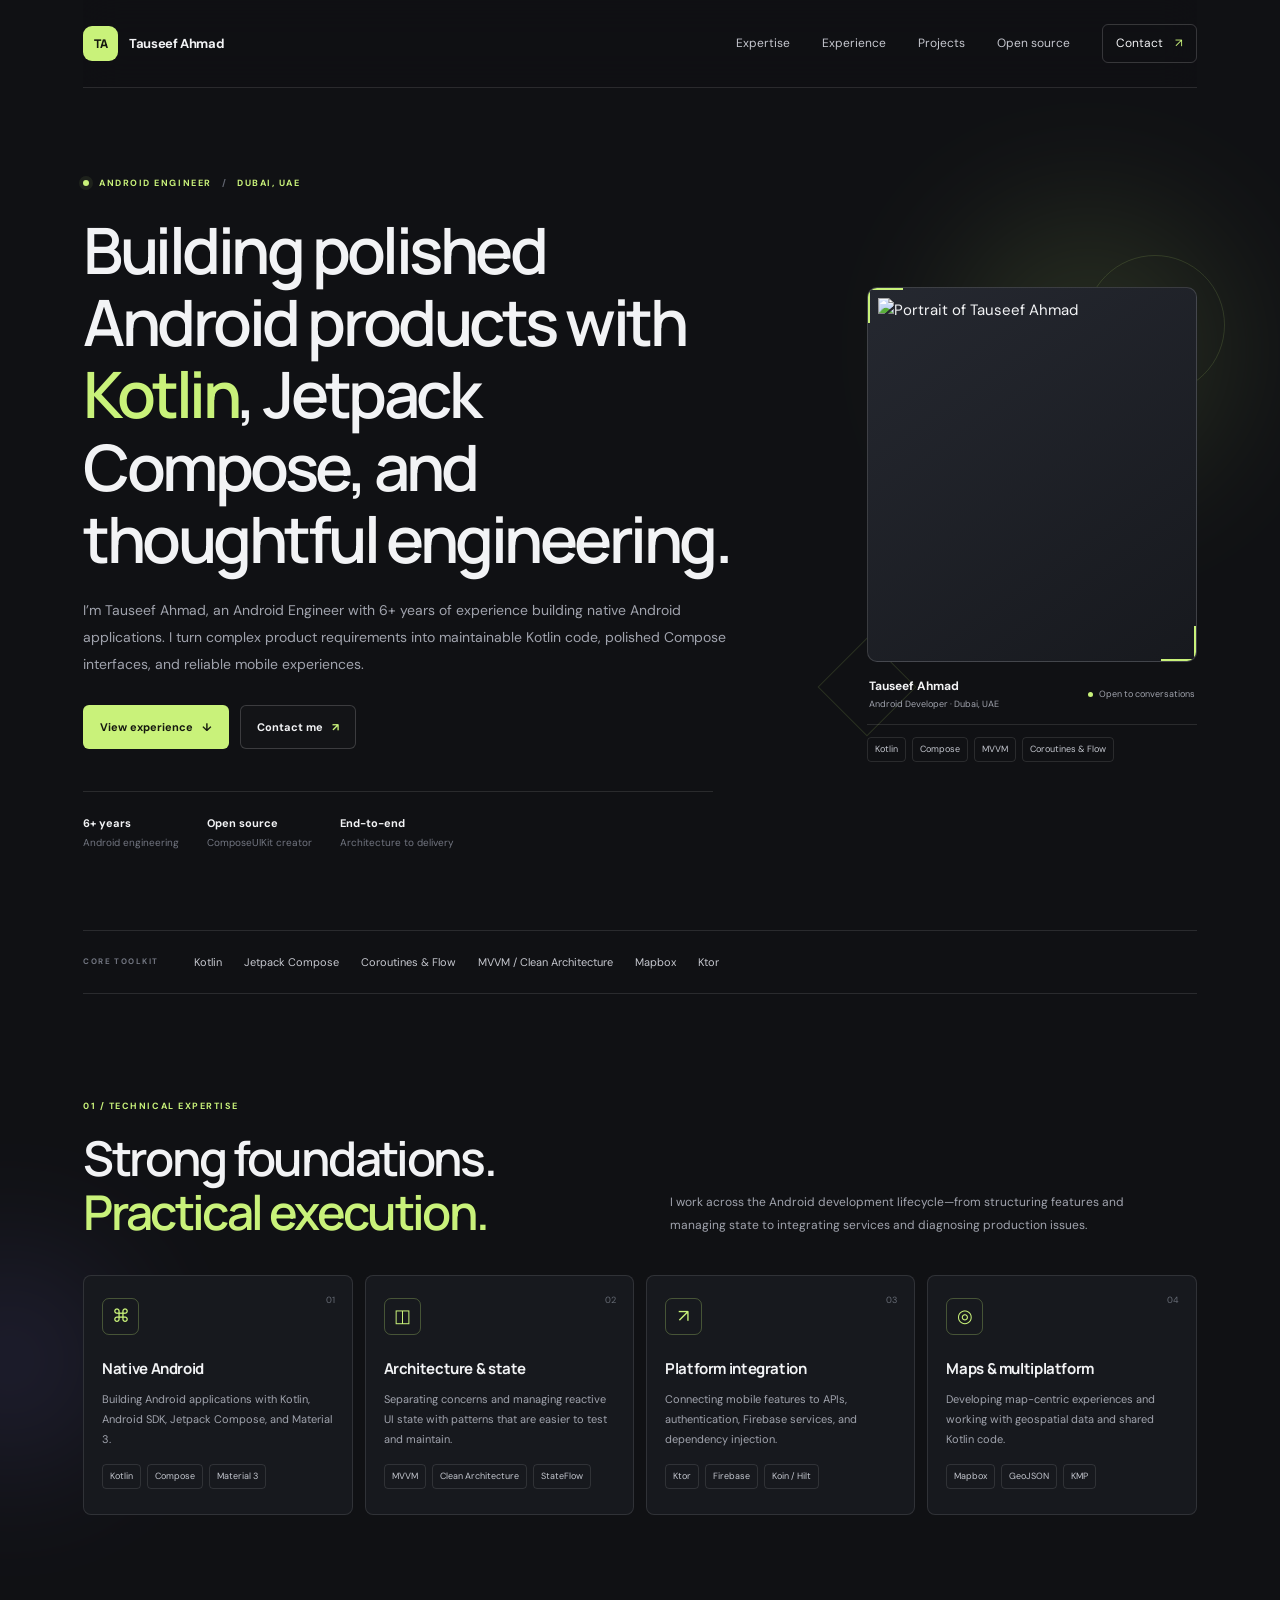
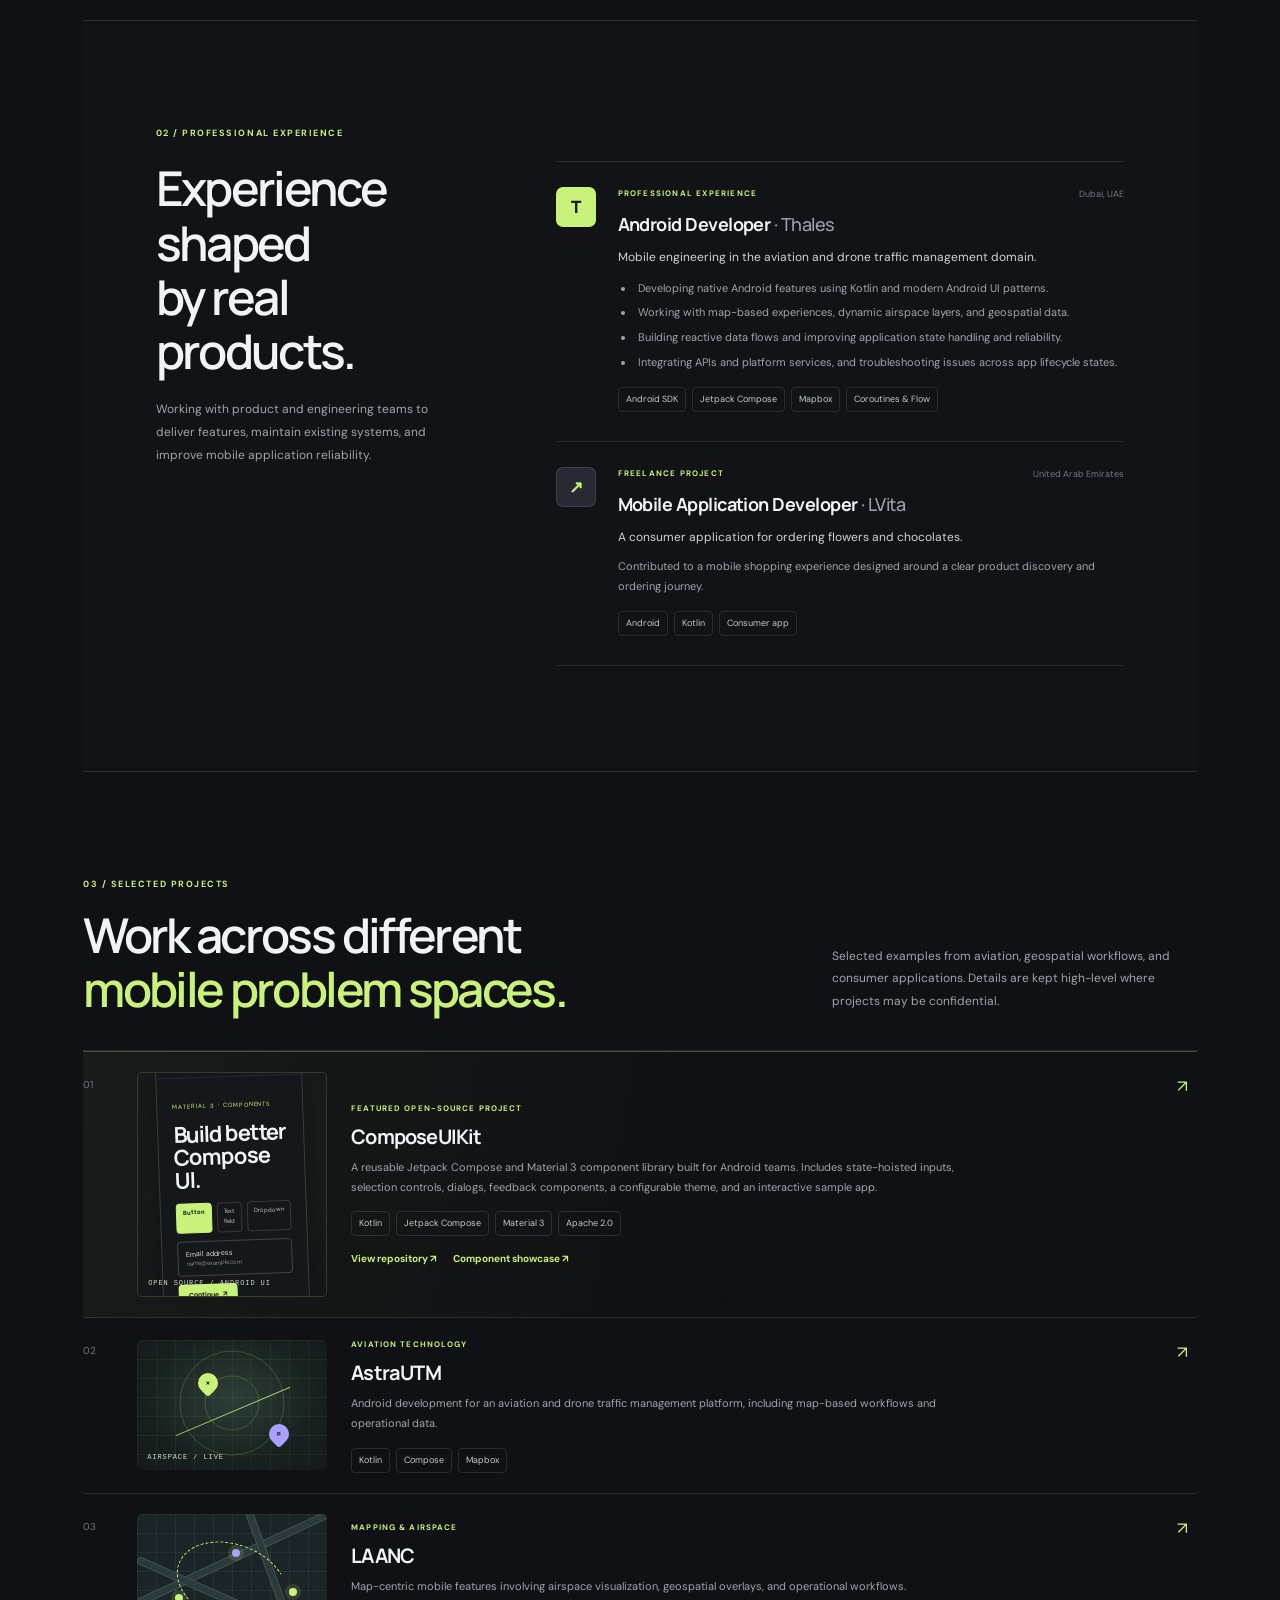
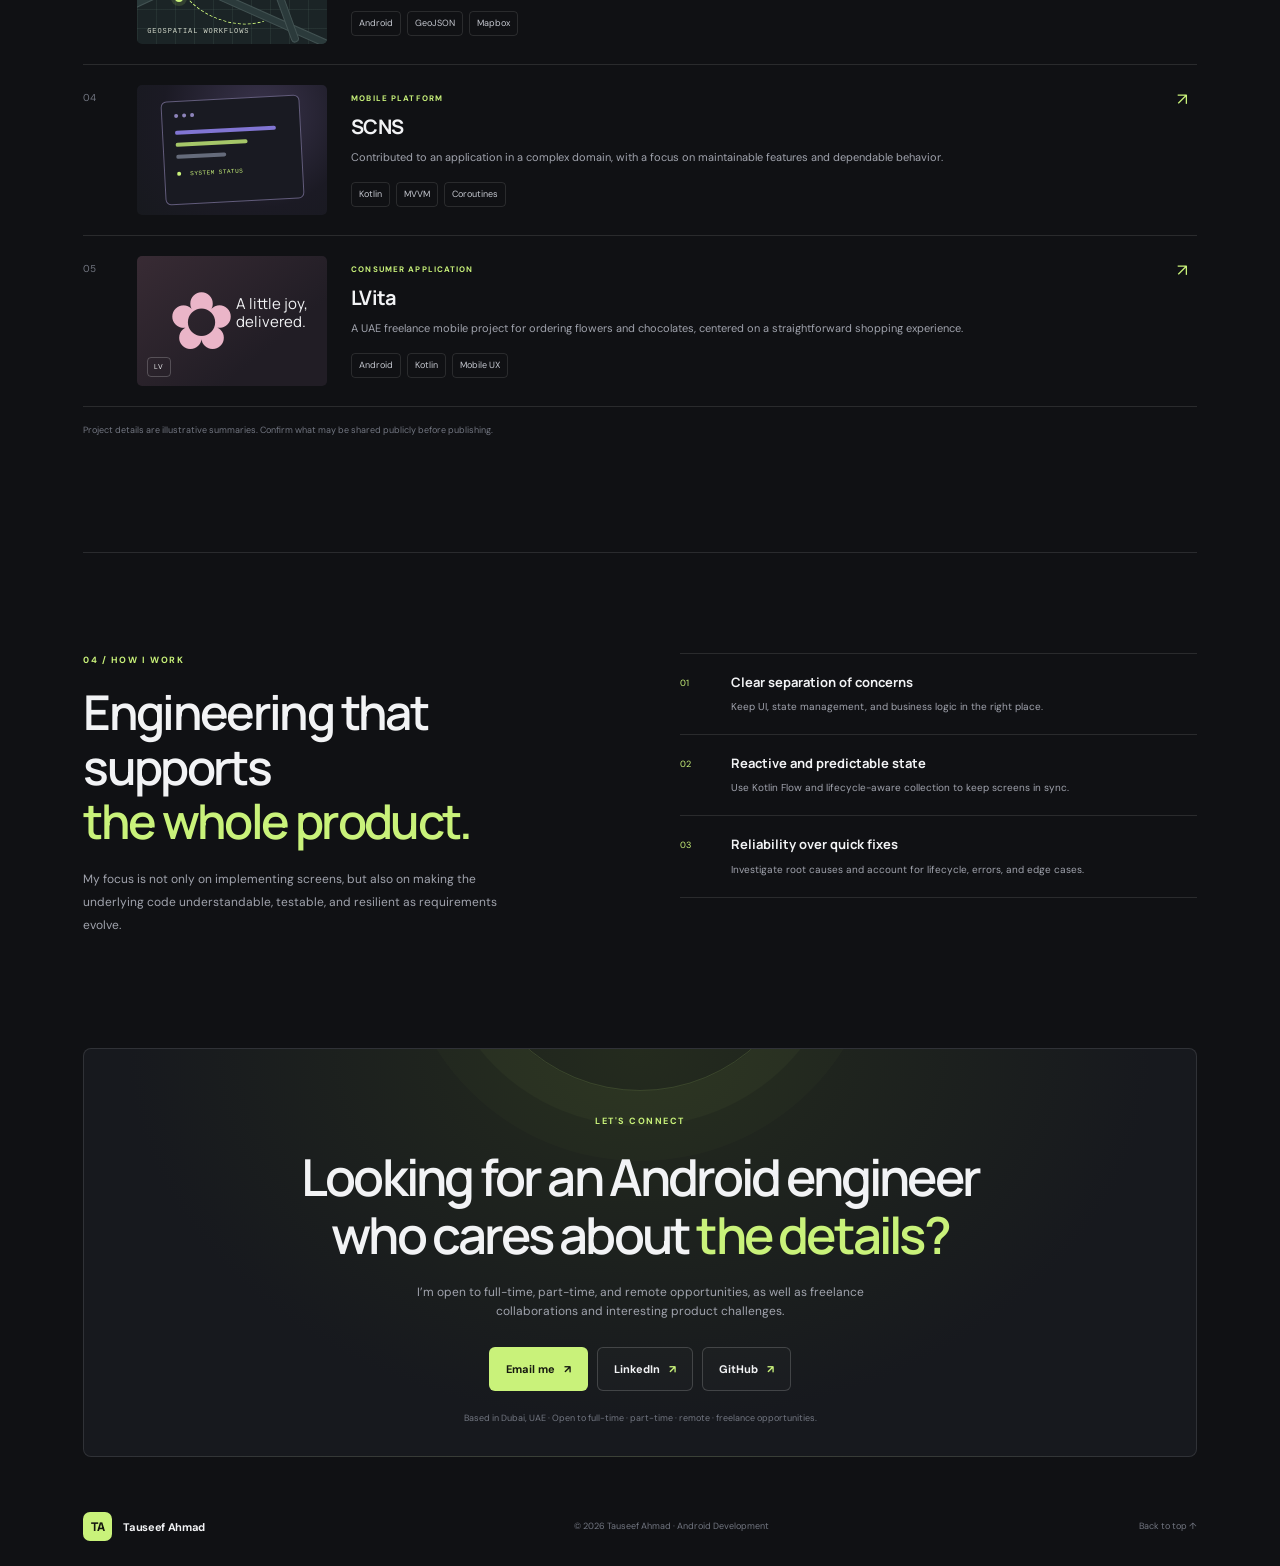
==== commit 030ffbf1: "Add profile photo to hero section" ====
--- a/index.html
+++ b/index.html
@@ -49,8 +49,7 @@
         </div>
         <aside class="profile-panel" aria-label="Profile">
           <div class="profile-frame">
-            <!-- Replace this placeholder with your photo. Suggested filename: profile-photo.jpg -->
-            <div class="profile-placeholder"><span>TA</span><small>PROFILE PHOTO</small></div>
+            <img class="profile-photo" src="assets/profile-photo.jpg" alt="Portrait of Tauseef Ahmad" width="400" height="400">
             <div class="profile-corner corner-tl"></div><div class="profile-corner corner-br"></div>
           </div>
           <div class="profile-caption">
--- a/styles.css
+++ b/styles.css
@@ -64,3 +64,54 @@
 .uikit-demo-button{display:inline-block;margin-top:8px;padding:5px 10px;border-radius:4px;background:var(--accent);color:#171a12;font-size:7px;font-weight:700}
 .project-links{display:flex;gap:16px;flex-wrap:wrap;margin-top:15px}.project-links a{font-size:10px;font-weight:700;color:var(--accent)}.project-links a:hover{text-decoration:underline;text-underline-offset:4px}
 @media(max-width:700px){.uikit-visual{min-height:190px}.project-links{gap:12px}}
+
+
+/* Motion polish: subtle, performant and accessible */
+:root{--ease-out:cubic-bezier(.16,1,.3,1)}
+html{scroll-behavior:smooth}
+body{overflow-x:hidden}
+.scroll-progress{position:fixed;z-index:1000;inset:0 0 auto;height:2px;background:transparent;pointer-events:none}
+.scroll-progress span{display:block;width:0;height:100%;background:var(--accent);box-shadow:0 0 12px #c9f27a88;transform-origin:left}
+.ambient-orb{position:absolute;z-index:-1;pointer-events:none;border-radius:50%;filter:blur(70px);opacity:.12;animation:orb-drift 16s ease-in-out infinite alternate}
+.ambient-orb-one{width:280px;height:280px;top:210px;right:4%;background:#c9f27a}
+.ambient-orb-two{width:220px;height:220px;top:1250px;left:-100px;background:#8f83ff;animation-delay:-7s}
+@keyframes orb-drift{from{transform:translate3d(0,-12px,0) scale(.92)}to{transform:translate3d(22px,35px,0) scale(1.08)}}
+.site-header{position:sticky;top:0;z-index:50;background:rgba(16,17,20,.82);backdrop-filter:blur(18px);-webkit-backdrop-filter:blur(18px)}
+.brand-mark{transition:transform .45s var(--ease-out),border-radius .45s var(--ease-out)}
+.brand:hover .brand-mark{transform:rotate(-9deg) scale(1.08);border-radius:13px}
+.site-header nav a{position:relative;transition:color .25s ease}
+.site-header nav a:not(.nav-contact)::after{content:"";position:absolute;left:0;right:100%;bottom:-7px;height:1px;background:var(--accent);transition:right .35s var(--ease-out)}
+.site-header nav a:not(.nav-contact):hover::after{right:0}
+.hero-content>*{animation:hero-enter .85s var(--ease-out) both}
+.hero-content>.availability{animation-delay:.06s}
+.hero-content>h1{animation-delay:.14s}
+.hero-content>.hero-lead{animation-delay:.22s}
+.hero-content>.hero-buttons{animation-delay:.3s}
+.hero-content>.hero-proof{animation-delay:.38s}
+.profile-panel{animation:profile-enter 1.1s var(--ease-out) .18s both}
+@keyframes hero-enter{from{opacity:0;transform:translateY(22px)}to{opacity:1;transform:translateY(0)}}
+@keyframes profile-enter{from{opacity:0;transform:translate3d(28px,18px,0) scale(.97)}to{opacity:1;transform:translate3d(0,0,0) scale(1)}}
+.profile-frame{transition:transform .65s var(--ease-out),box-shadow .65s var(--ease-out)}
+.profile-panel:hover .profile-frame{transform:translateY(-5px) rotate(.5deg);box-shadow:0 24px 70px #0006}
+.profile-decoration{animation:decoration-turn 24s linear infinite}
+.decoration-two{animation-direction:reverse;animation-duration:18s}
+@keyframes decoration-turn{to{transform:rotate(405deg)}}
+.reveal-ready .reveal{opacity:0;transform:translateY(28px);transition:opacity .8s var(--ease-out),transform .8s var(--ease-out);transition-delay:var(--reveal-delay,0ms)}
+.reveal-ready .reveal.is-visible{opacity:1;transform:translateY(0)}
+.expertise-card,.project-row,.experience-item,.approach-points>div{transition:transform .45s var(--ease-out),border-color .35s ease,background-color .35s ease}
+.expertise-card:hover{transform:translateY(-7px)}
+.project-row{transition:background-color .35s ease,padding .35s var(--ease-out)}
+.project-row:hover{background:linear-gradient(90deg,#c9f27a09,transparent);padding-left:9px;padding-right:9px}
+.project-visual{transition:transform .65s var(--ease-out),filter .65s ease}
+.project-row:hover .project-visual{transform:scale(1.025);filter:saturate(1.18)}
+.uikit-window{transition:transform .7s var(--ease-out)}
+.project-row:hover .uikit-window{transform:rotate(0) translateY(-4px) scale(1.025)}
+.button{transition:transform .35s var(--ease-out),box-shadow .35s ease,background .25s ease}
+.button-primary:hover{box-shadow:0 8px 28px #c9f27a25}
+.contact-section{position:relative;overflow:hidden;isolation:isolate}
+.contact-section::before{content:"";position:absolute;z-index:-1;width:340px;height:340px;left:50%;top:-300px;transform:translateX(-50%);border:1px solid #c9f27a25;border-radius:50%;box-shadow:0 0 0 35px #c9f27a08,0 0 0 70px #c9f27a05}
+@media(max-width:700px){.site-header{position:sticky}.site-header nav{top:72px}.ambient-orb{opacity:.07}.project-row:hover{padding-left:0;padding-right:0}}
+@media(prefers-reduced-motion:reduce){
+  *,*::before,*::after{animation-duration:.01ms!important;animation-iteration-count:1!important;scroll-behavior:auto!important;transition-duration:.01ms!important}
+  .reveal-ready .reveal{opacity:1;transform:none}
+}
